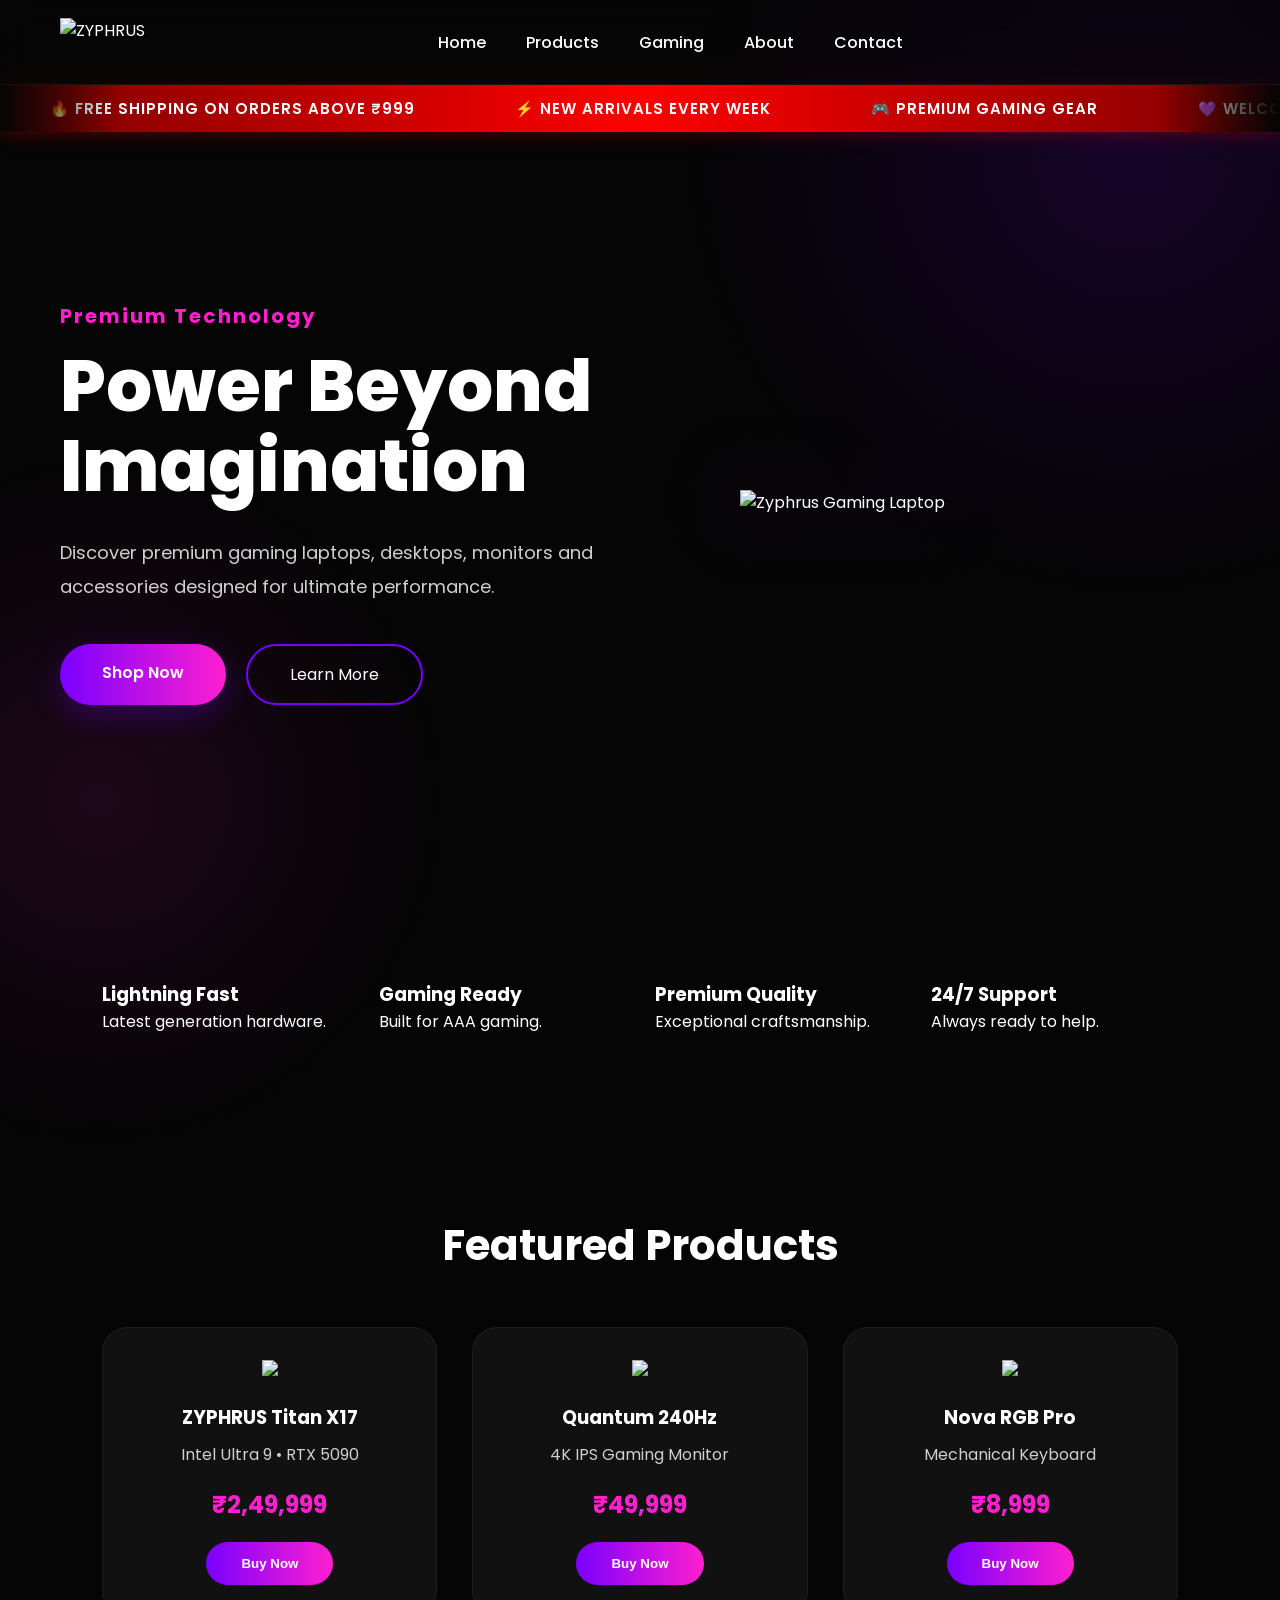
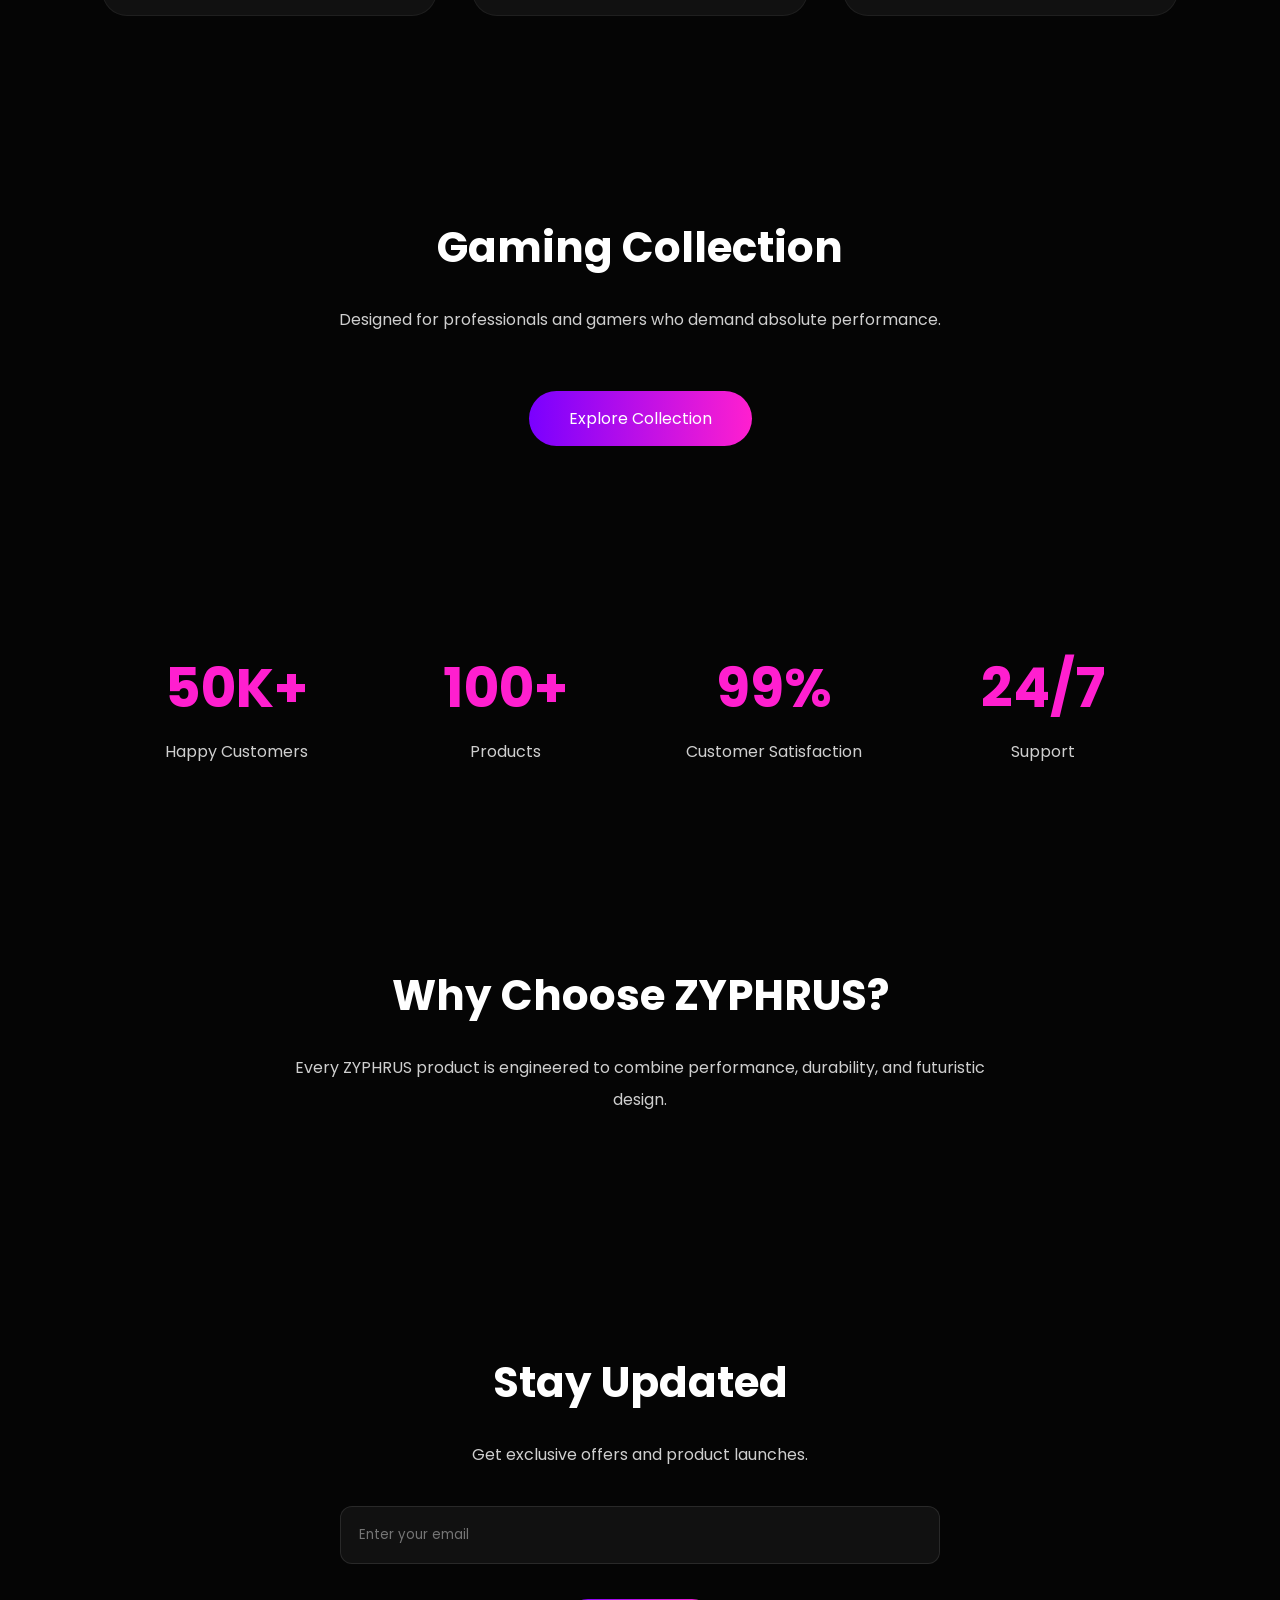
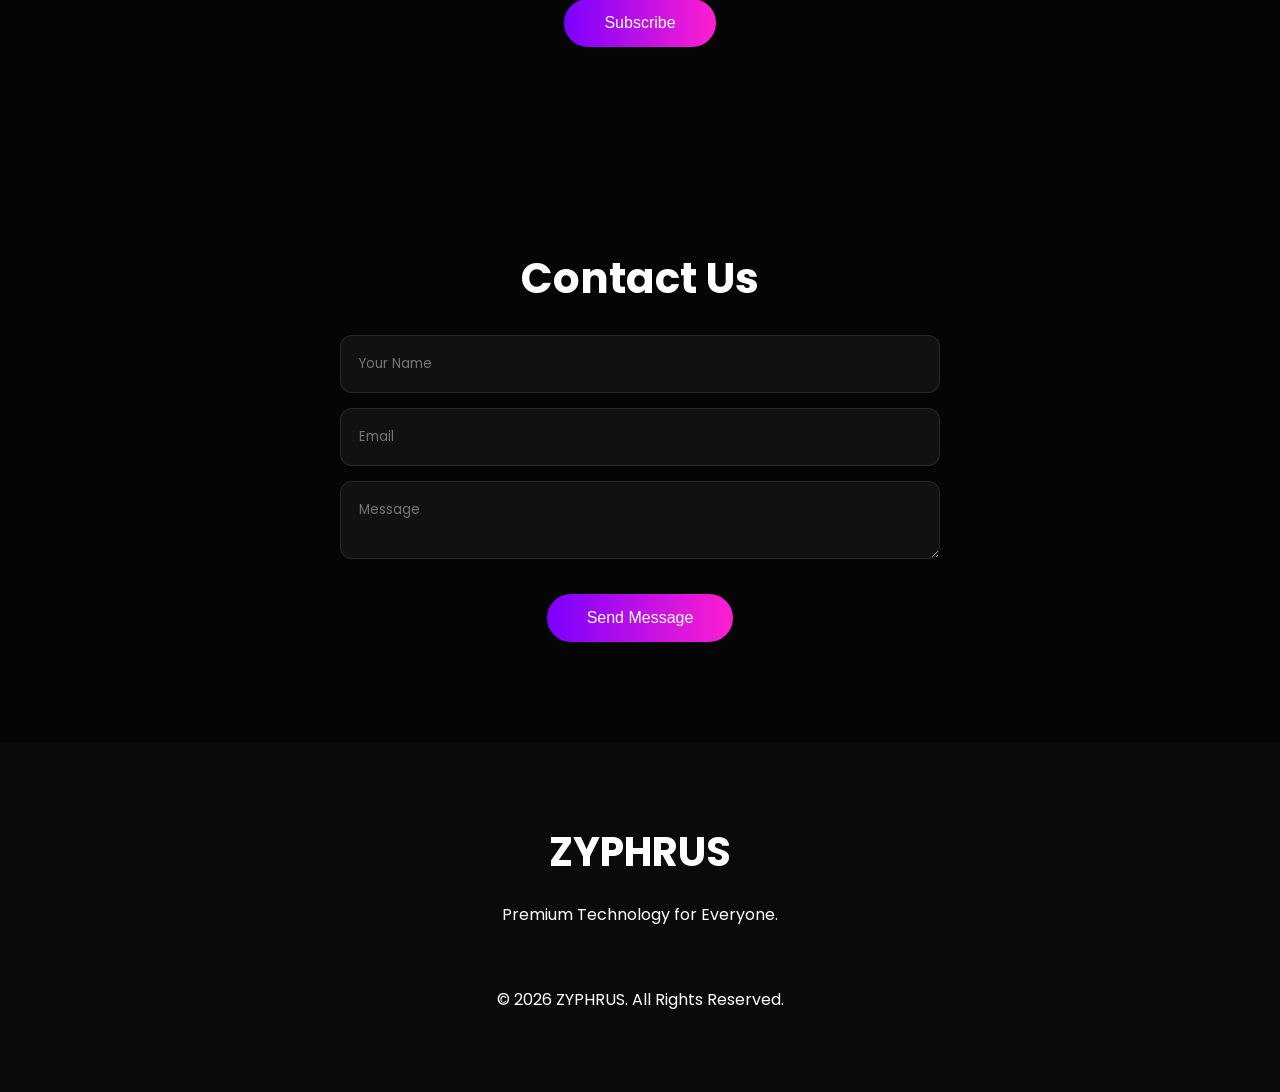
==== index.html @ ecb863e3 "Refactor index.html for better structure Reformatted index.html to improve structure and readability" ====
<!DOCTYPE html>
<html lang="en">
<head>
    <meta charset="UTF-8">
    <meta name="viewport" content="width=device-width, initial-scale=1.0">
    <title>ZYPHRUS | Premium Gaming & Technology</title>

    <link rel="stylesheet" href="style.css">

    <link rel="preconnect" href="https://fonts.googleapis.com">
    <link href="https://fonts.googleapis.com/css2?family=Poppins:wght@300;400;500;600;700;800&display=swap" rel="stylesheet">

    <script src="https://kit.fontawesome.com/6b5d1b0d8f.js" crossorigin="anonymous"></script>
</head>

<body>

<div id="loader">
    <h1>ZYPHRUS</h1>
</div>

<header>

<nav>

<div class="logo">
    <img src="images/logo.png" alt="ZYPHRUS">
</div>

<ul class="nav-links">
<li><a href="#">Home</a></li>
<li><a href="#products">Products</a></li>
<li><a href="#gaming">Gaming</a></li>
<li><a href="#about">About</a></li>
<li><a href="#contact">Contact</a></li>
</ul>

<div class="nav-icons">
<i class="fas fa-search"></i>
<i class="fas fa-shopping-cart"></i>
</div>

</nav>

</header>
    <!-- Announcement Bar -->
<div class="announcement-bar">
    <div class="announcement-content">
        <div class="announcement-group">
            <span>🔥 FREE SHIPPING ON ORDERS ABOVE ₹999</span>
            <span>⚡ NEW ARRIVALS EVERY WEEK</span>
            <span>🎮 PREMIUM GAMING GEAR</span>
            <span>💜 WELCOME TO ZYPHRUS</span>
            <span>🚀 LIMITED TIME OFFERS</span>
        </div>

        <div class="announcement-group">
            <span>🔥 FREE SHIPPING ON ORDERS ABOVE ₹999</span>
            <span>⚡ NEW ARRIVALS EVERY WEEK</span>
            <span>🎮 PREMIUM GAMING GEAR</span>
            <span>💜 WELCOME TO ZYPHRUS</span>
            <span>🚀 LIMITED TIME OFFERS</span>
        </div>
    </div>
</div>

<section class="hero">

<div class="hero-left">

<h4>Premium Technology</h4>

<h1>
Power Beyond<br>
Imagination
</h1>

<p>

Discover premium gaming laptops, desktops,
monitors and accessories designed
for ultimate performance.

</p>

<div class="buttons">

<a href="#products" class="btn-primary">
Shop Now
</a>

<a href="#about" class="btn-secondary">
Learn More
</a>

</div>

</div>

<div class="hero-right">
    <img src="images/logo.png" alt="Zyphrus Gaming Laptop">
</div>

</section>

<section class="features">

<div class="feature-card">
    <i class="fas fa-bolt"></i>
    <h3>Lightning Fast</h3>
    <p>Latest generation hardware.</p>
</div>

<div class="feature-card">
    <i class="fas fa-gamepad"></i>
    <h3>Gaming Ready</h3>
    <p>Built for AAA gaming.</p>
</div>

<div class="feature-card">
    <i class="fas fa-shield-alt"></i>
    <h3>Premium Quality</h3>
    <p>Exceptional craftsmanship.</p>
</div>

<div class="feature-card">
    <i class="fas fa-headset"></i>
    <h3>24/7 Support</h3>
    <p>Always ready to help.</p>
</div>

</section>

<section id="products">

<h2>Featured Products</h2>

<div class="products">

<div class="card">

<img src="images/laptop1.png">

<h3>ZYPHRUS Titan X17</h3>

<p>Intel Ultra 9 • RTX 5090</p>

<span>₹2,49,999</span>

<button>Buy Now</button>

</div>

<div class="card">

<img src="images/monitor.png">

<h3>Quantum 240Hz</h3>

<p>4K IPS Gaming Monitor</p>

<span>₹49,999</span>

<button>Buy Now</button>

</div>

<div class="card">

<img src="images/keyboard.png">

<h3>Nova RGB Pro</h3>

<p>Mechanical Keyboard</p>

<span>₹8,999</span>

<button>Buy Now</button>

</div>

</div>

</section>

<section id="gaming">

<h2>Gaming Collection</h2>

<p>

Designed for professionals and gamers
who demand absolute performance.

</p>

<a class="explore">Explore Collection</a>

</section>

<section class="stats">

<div>
<h1>50K+</h1>
<p>Happy Customers</p>
</div>

<div>
<h1>100+</h1>
<p>Products</p>
</div>

<div>
<h1>99%</h1>
<p>Customer Satisfaction</p>
</div>

<div>
<h1>24/7</h1>
<p>Support</p>
</div>

</section>

<section id="about">

<h2>Why Choose ZYPHRUS?</h2>

<p>

Every ZYPHRUS product is engineered
to combine performance, durability,
and futuristic design.

</p>

</section>

<section class="newsletter">

<h2>Stay Updated</h2>

<p>

Get exclusive offers and product launches.

</p>

<input type="email" placeholder="Enter your email">

<button>Subscribe</button>

</section>

<section id="contact">

<h2>Contact Us</h2>

<form>

<input type="text" placeholder="Your Name">

<input type="email" placeholder="Email">

<textarea placeholder="Message"></textarea>

<button>Send Message</button>

</form>

</section>

<footer>

<h2>ZYPHRUS</h2>

<p>

Premium Technology for Everyone.

</p>

<div class="social">

<i class="fab fa-facebook"></i>
<i class="fab fa-instagram"></i>
<i class="fab fa-youtube"></i>
<i class="fab fa-twitter"></i>

</div>

<p>

© 2026 ZYPHRUS. All Rights Reserved.

</p>

</footer>

<script src="script.js"></script>

</body>
</html>
---- style.css ----
/* ===========================
   ZYPHRUS - Premium Tech Theme
   =========================== */

@import url('https://fonts.googleapis.com/css2?family=Poppins:wght@300;400;500;600;700;800&display=swap');

:root{

--bg:#050505;
--card:#111111;
--card2:#181818;

--primary:#7A00FF;
--secondary:#FF1FCF;

--white:#ffffff;
--grey:#cfcfcf;

--shadow:0 10px 30px rgba(122,0,255,.30);

--transition:.35s ease;

}

*{
margin:0;
padding:0;
box-sizing:border-box;
scroll-behavior:smooth;
}

body{

font-family:'Poppins',sans-serif;
background:var(--bg);
color:var(--white);
overflow-x:hidden;

}

body::before{

content:"";
position:fixed;
width:900px;
height:900px;
background:radial-gradient(circle,
rgba(122,0,255,.15),
transparent 70%);
top:-300px;
right:-300px;
z-index:-1;

}

body::after{

content:"";
position:fixed;
width:700px;
height:700px;
background:radial-gradient(circle,
rgba(255,31,207,.10),
transparent 70%);
bottom:-250px;
left:-250px;
z-index:-1;

}

/* Scrollbar */

::-webkit-scrollbar{

width:10px;

}

::-webkit-scrollbar-track{

background:#090909;

}

::-webkit-scrollbar-thumb{

background:linear-gradient(
180deg,
var(--primary),
var(--secondary));

border-radius:50px;

}

/* =======================
Navbar
======================= */

header{

position:fixed;
width:100%;
top:0;
left:0;
z-index:999;

backdrop-filter:blur(18px);

background:rgba(5,5,5,.95);

border-bottom:1px solid rgba(255,255,255,.05);

}

nav{

max-width:1400px;

margin:auto;

display:flex;

justify-content:space-between;

align-items:center;

padding:18px 60px;

}

.logo img{

height:48px;
width:auto;
display:block;

}
.logo img:hover{

transform:scale(1.08);

}

.nav-links{

display:flex;

list-style:none;

gap:40px;

}

.nav-links a{

text-decoration:none;

color:white;

font-weight:500;

transition:var(--transition);

position:relative;

}

.nav-links a::after{

content:"";

position:absolute;

left:0;

bottom:-8px;

width:0;

height:2px;

background:linear-gradient(
90deg,
var(--primary),
var(--secondary));

transition:.4s;

}

.nav-links a:hover::after{

width:100%;

}

.nav-links a:hover{

color:var(--secondary);

}

.nav-icons{

display:flex;

gap:25px;

font-size:20px;

cursor:pointer;

}

.nav-icons i{

transition:.3s;

}

.nav-icons i:hover{

color:var(--secondary);

transform:scale(1.2);

}

/* =======================
Hero
======================= */

.hero{
    min-height:100vh;
    max-width:1400px;
    margin:auto;

    display:grid;
    grid-template-columns:1fr 1fr;
    align-items:center;
    gap:80px;

    padding:185px 60px 80px;
}

.hero-left{
    max-width:650px;
}

.hero-left h4{

color:var(--secondary);

font-size:20px;

margin-bottom:15px;

letter-spacing:2px;

}

.hero-left h1{

font-size:72px;

line-height:80px;

margin-bottom:30px;

font-weight:800;

}

.hero-left p{

font-size:18px;

color:var(--grey);

line-height:34px;

margin-bottom:40px;

max-width:550px;

}

.buttons{

display:flex;

gap:20px;

}

.btn-primary{

padding:16px 42px;

border-radius:50px;

background:linear-gradient(
90deg,
var(--primary),
var(--secondary));

text-decoration:none;

color:white;

font-weight:600;

box-shadow:var(--shadow);

transition:.4s;

}

.btn-primary:hover{

transform:translateY(-5px);

box-shadow:0 20px 40px rgba(122,0,255,.45);

}

.btn-secondary{

padding:16px 42px;

border-radius:50px;

border:2px solid var(--primary);

text-decoration:none;

color:white;

transition:.4s;

}

.btn-secondary:hover{

background:var(--primary);

}

.hero-right{
    display:flex;
    justify-content:center;
    align-items:center;
}

.hero-right img{

width:420px;

animation:float 5s ease-in-out infinite;

filter:drop-shadow(0 0 35px rgba(122,0,255,.5));

}

/* =======================
Features
======================= */

.features{

display:grid;

grid-template-columns:repeat(4,1fr);

gap:30px;

padding:80px 8%;

}

.feature{

background:var(--card);

padding:40px;

border-radius:20px;

text-align:center;

transition:.4s;

border:1px solid rgba(255,255,255,.05);

}

.feature:hover{

transform:translateY(-10px);

box-shadow:var(--shadow);

}

.feature i{

font-size:40px;

background:linear-gradient(
90deg,
var(--primary),
var(--secondary));

-webkit-background-clip:text;
-webkit-text-fill-color:transparent;

margin-bottom:20px;

}

.feature h3{

margin-bottom:15px;

}

.feature p{

color:var(--grey);

}

/* =======================
Products
======================= */

#products{

padding:100px 8%;

}

#products h2{

font-size:42px;

margin-bottom:50px;

text-align:center;

}

.products{

display:grid;

grid-template-columns:repeat(3,1fr);

gap:35px;

}

.card{

background:var(--card);

border-radius:25px;

padding:30px;

text-align:center;

transition:.4s;

border:1px solid rgba(255,255,255,.06);

}

.card:hover{

transform:translateY(-15px);

box-shadow:0 25px 45px rgba(122,0,255,.25);

}

.card img{

width:100%;

transition:.4s;

}

.card:hover img{

transform:scale(1.08);

}

.card h3{

margin:20px 0 10px;

}

.card p{

color:var(--grey);

}

.card span{

display:block;

margin:20px 0;

font-size:24px;

font-weight:700;

color:var(--secondary);

}

.card button{

padding:14px 35px;

border:none;

border-radius:40px;

background:linear-gradient(
90deg,
var(--primary),
var(--secondary));

color:white;

font-weight:600;

cursor:pointer;

transition:.4s;

}

.card button:hover{

transform:scale(1.05);

}

/* =======================
Stats
======================= */

.stats{

display:grid;

grid-template-columns:repeat(4,1fr);

padding:100px 8%;

text-align:center;

}

.stats h1{

font-size:55px;

color:var(--secondary);

}

.stats p{

color:var(--grey);

margin-top:10px;

}

/* =======================
Footer
======================= */

footer{

padding:80px 8%;

background:#0a0a0a;

text-align:center;

}

footer h2{

font-size:40px;

margin-bottom:20px;

}

.social{

display:flex;

justify-content:center;

gap:20px;

margin:30px 0;

}

.social i{

font-size:24px;

transition:.3s;

cursor:pointer;

}

.social i:hover{

color:var(--secondary);

transform:translateY(-5px);

}

/* =======================
Animations
======================= */

@keyframes float{

0%{

transform:translateY(0);

}

50%{

transform:translateY(-20px);

}

100%{

transform:translateY(0);

}

}

/* =======================
Responsive
======================= */

@media(max-width:992px){

.hero{

flex-direction:column;

text-align:center;

}

.hero-left,
.hero-right{

width:100%;

}

.hero-left h1{

font-size:50px;

line-height:58px;

}

.features{

grid-template-columns:repeat(2,1fr);

}

.products{

grid-template-columns:1fr;

}

.stats{

grid-template-columns:repeat(2,1fr);

gap:40px;

}

nav{

padding:20px;

}

.nav-links{

display:none;

}

}

@media(max-width:600px){

.hero-left h1{

font-size:38px;

line-height:46px;

}

.features{

grid-template-columns:1fr;

}

.stats{

grid-template-columns:1fr;

}

.hero-right img{

width:280px;

}

}
#gaming,
#about,
.newsletter,
#contact{

padding:100px 8%;
text-align:center;

}

#gaming h2,
#about h2,
.newsletter h2,
#contact h2{

font-size:42px;
margin-bottom:25px;

}

#gaming p,
#about p,
.newsletter p{

    max-width:700px;
    margin:0 auto 35px;
    line-height:32px;
    color:var(--grey);

}

.newsletter input,
#contact input,
#contact textarea{

width:min(600px,100%);
padding:18px;
margin:15px auto;
display:block;

background:#111;
color:white;

border:1px solid rgba(255,255,255,.1);

border-radius:12px;

font-family:Poppins;

}

.newsletter button,
#contact button{

padding:15px 40px;
border:none;
border-radius:40px;
background:linear-gradient(90deg,var(--primary),var(--secondary));
color:white;
cursor:pointer;
font-size:16px;
margin-top:20px;
transition:.35s ease;
}

.explore{

display:inline-block;
padding:15px 40px;
margin-top:20px;

background:linear-gradient(90deg,var(--primary),var(--secondary));

border-radius:40px;

color:#fff;
text-decoration:none;

transition:.35s ease;
}
.explore:hover{
    transform:translateY(-4px);
    box-shadow:0 15px 30px rgba(122,0,255,.35);
}
/* Announcement Bar */

/* ==========================
   PREMIUM ANNOUNCEMENT BAR
========================== */

.announcement-bar{
    position: fixed;
    top: 85px;          /* just below the navbar */
    left: 0;
    width: 100%;
    z-index: 998;

    background: linear-gradient(90deg,#7a0000,#ff0000,#7a0000);
    color:#fff;
    overflow:hidden;
    padding:12px 0;
    white-space:nowrap;
    box-shadow:0 0 20px rgba(255,0,0,.35);
}

.announcement-content{
    display:flex;
    width:max-content;
    animation:ticker 22s linear infinite;
}

.announcement-group{
    display:flex;
    align-items:center;
    flex-shrink:0;
}

.announcement-group span{
    margin:0 50px;
    font-size:15px;
    font-weight:600;
    letter-spacing:1px;
    text-transform:uppercase;
}

@keyframes ticker{
    from{
        transform:translateX(0);
    }
    to{
        transform:translateX(-50%);
    }
}

.announcement-bar:hover .announcement-content{
    animation-play-state:paused;
}
.announcement-bar::before,
.announcement-bar::after{
    content:"";
    position:absolute;
    top:0;
    width:120px;
    height:100%;
    z-index:2;
    pointer-events:none;
}

.announcement-bar::before{
    left:0;
    background:linear-gradient(to right,#050505,transparent);
}

.announcement-bar::after{
    right:0;
    background:linear-gradient(to left,#050505,transparent);
}
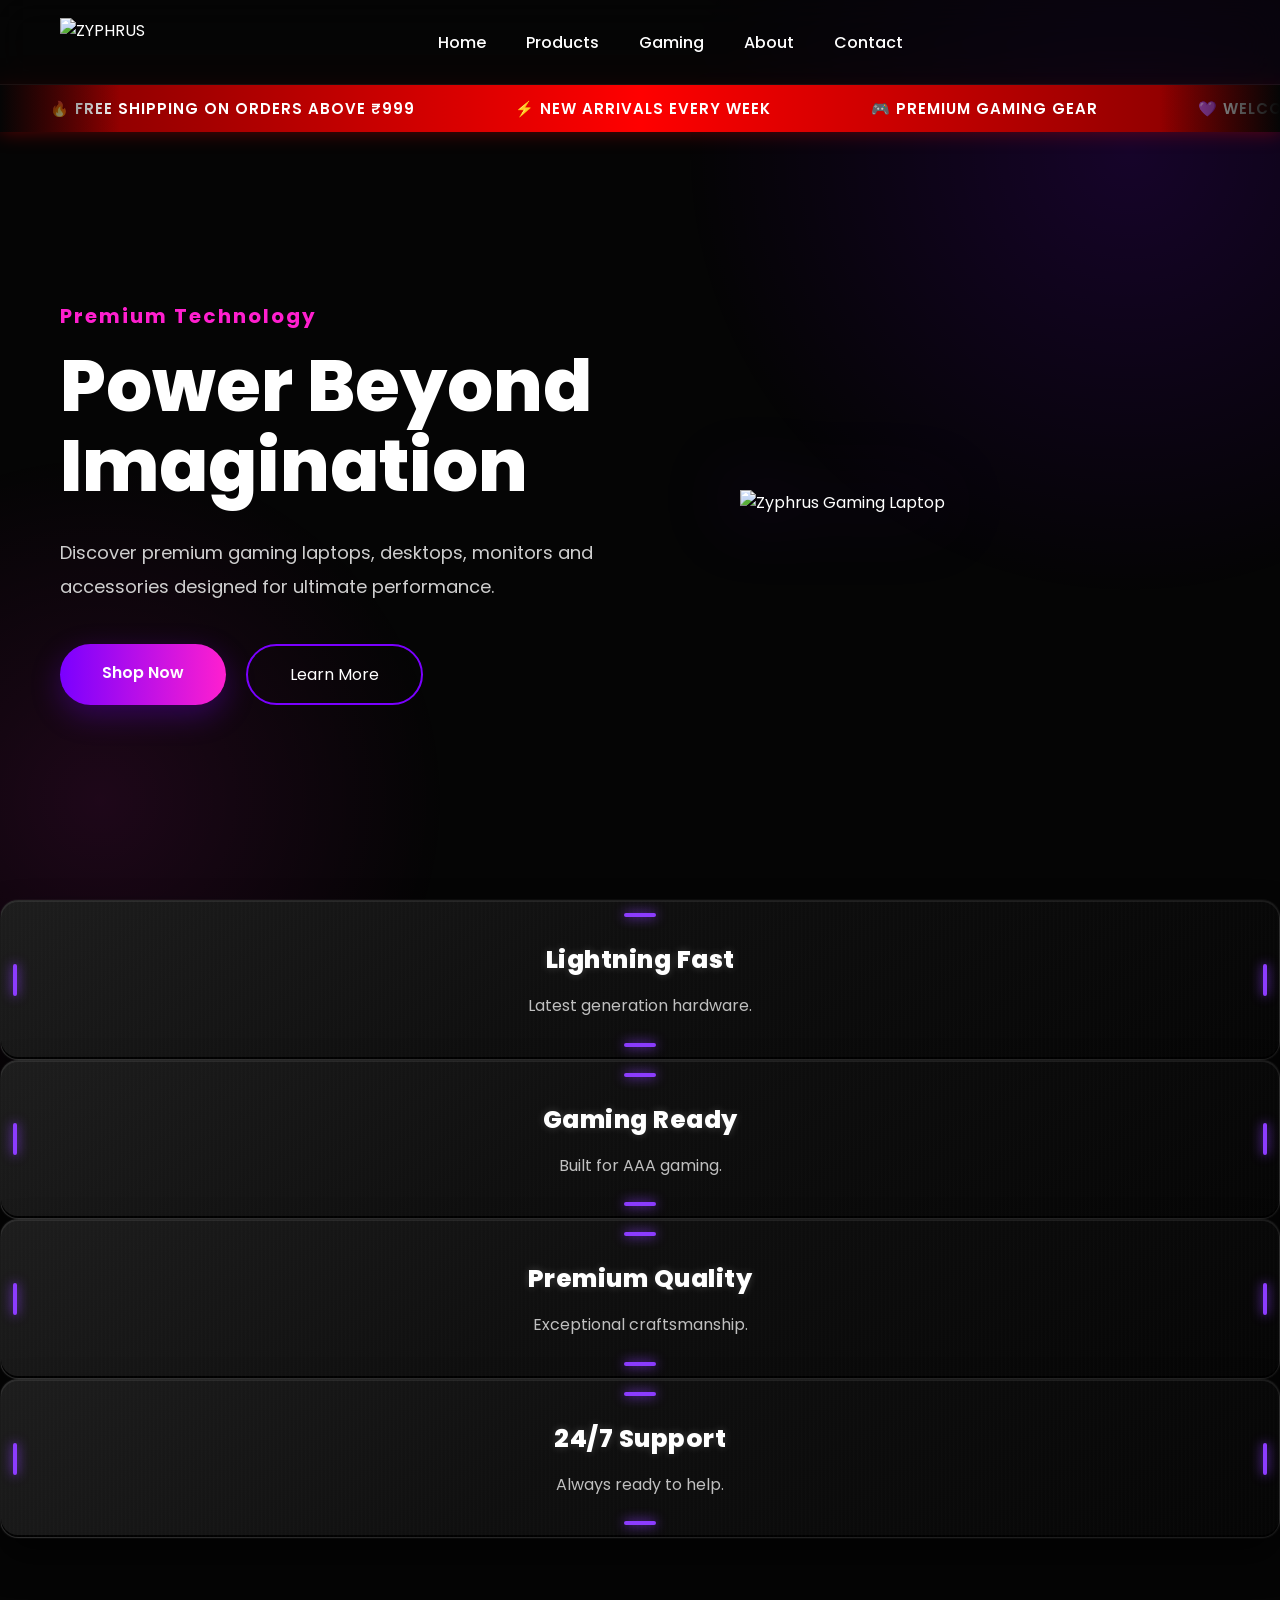
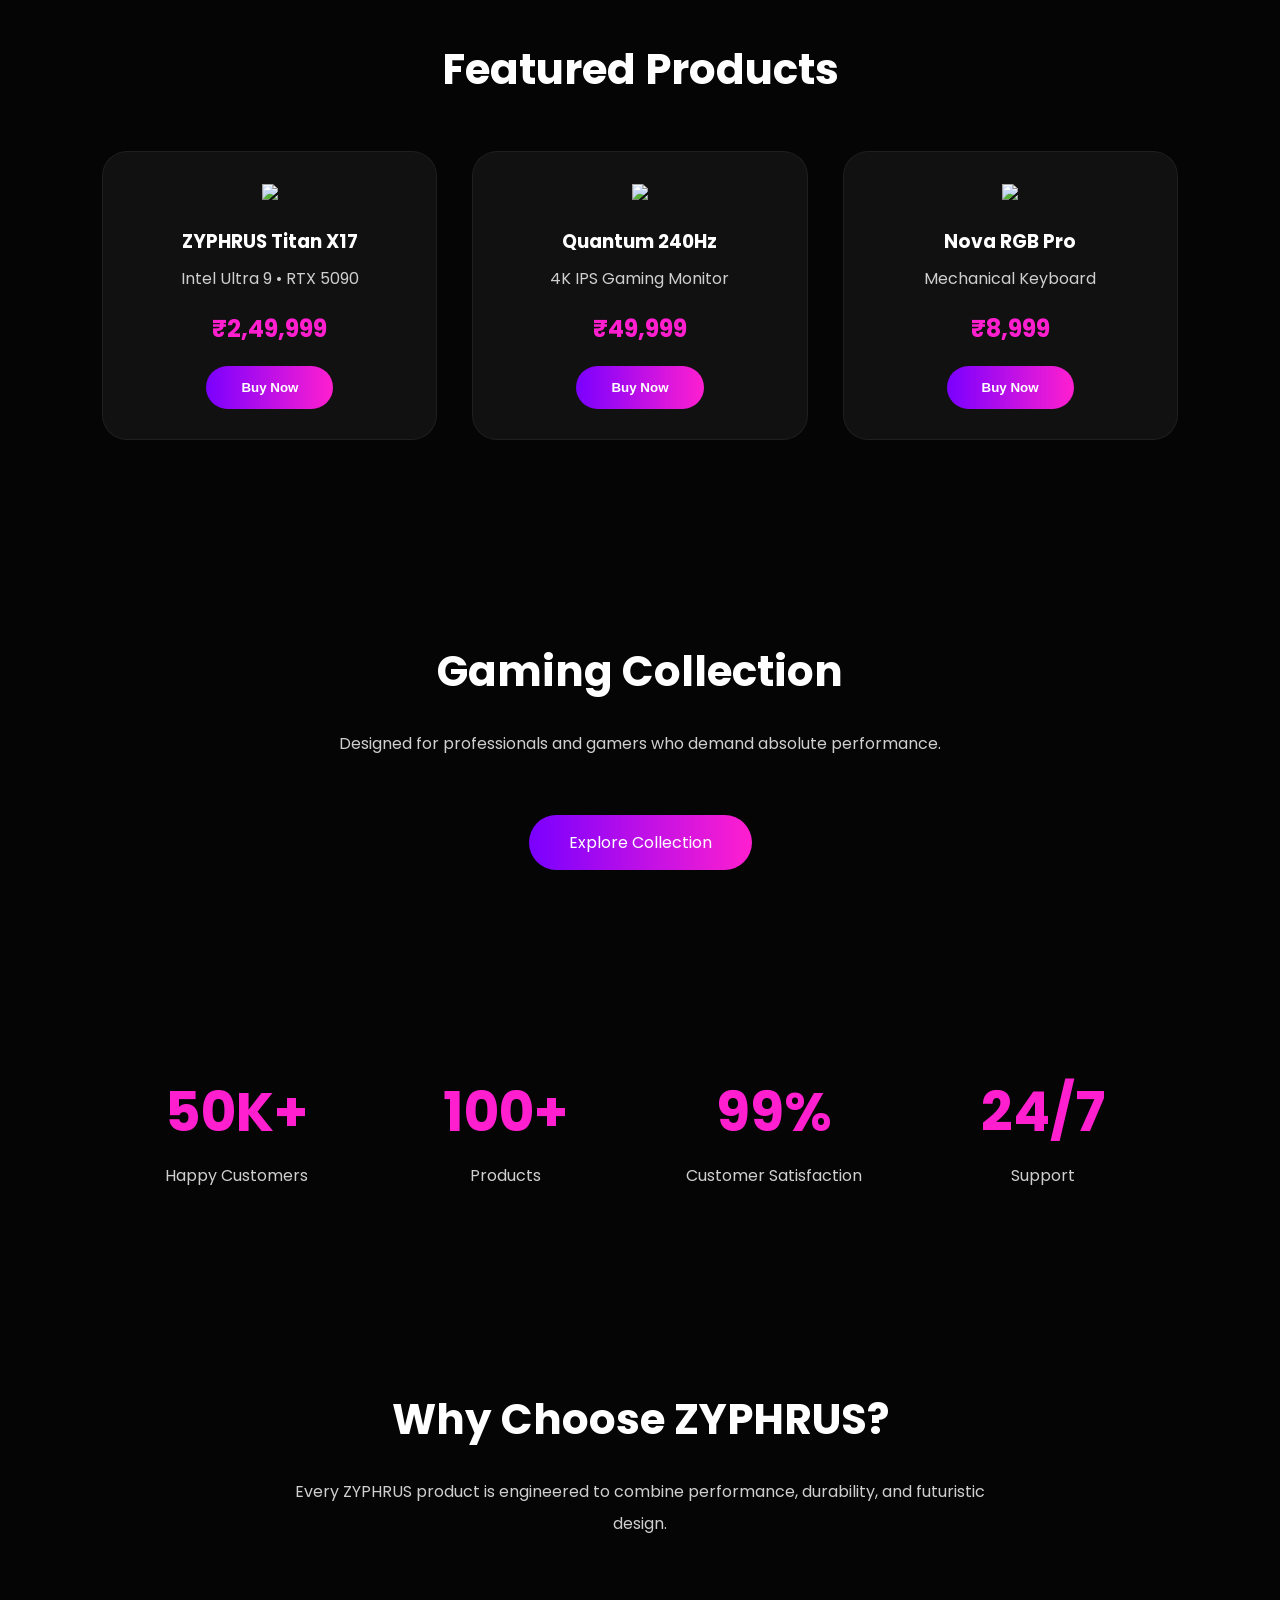
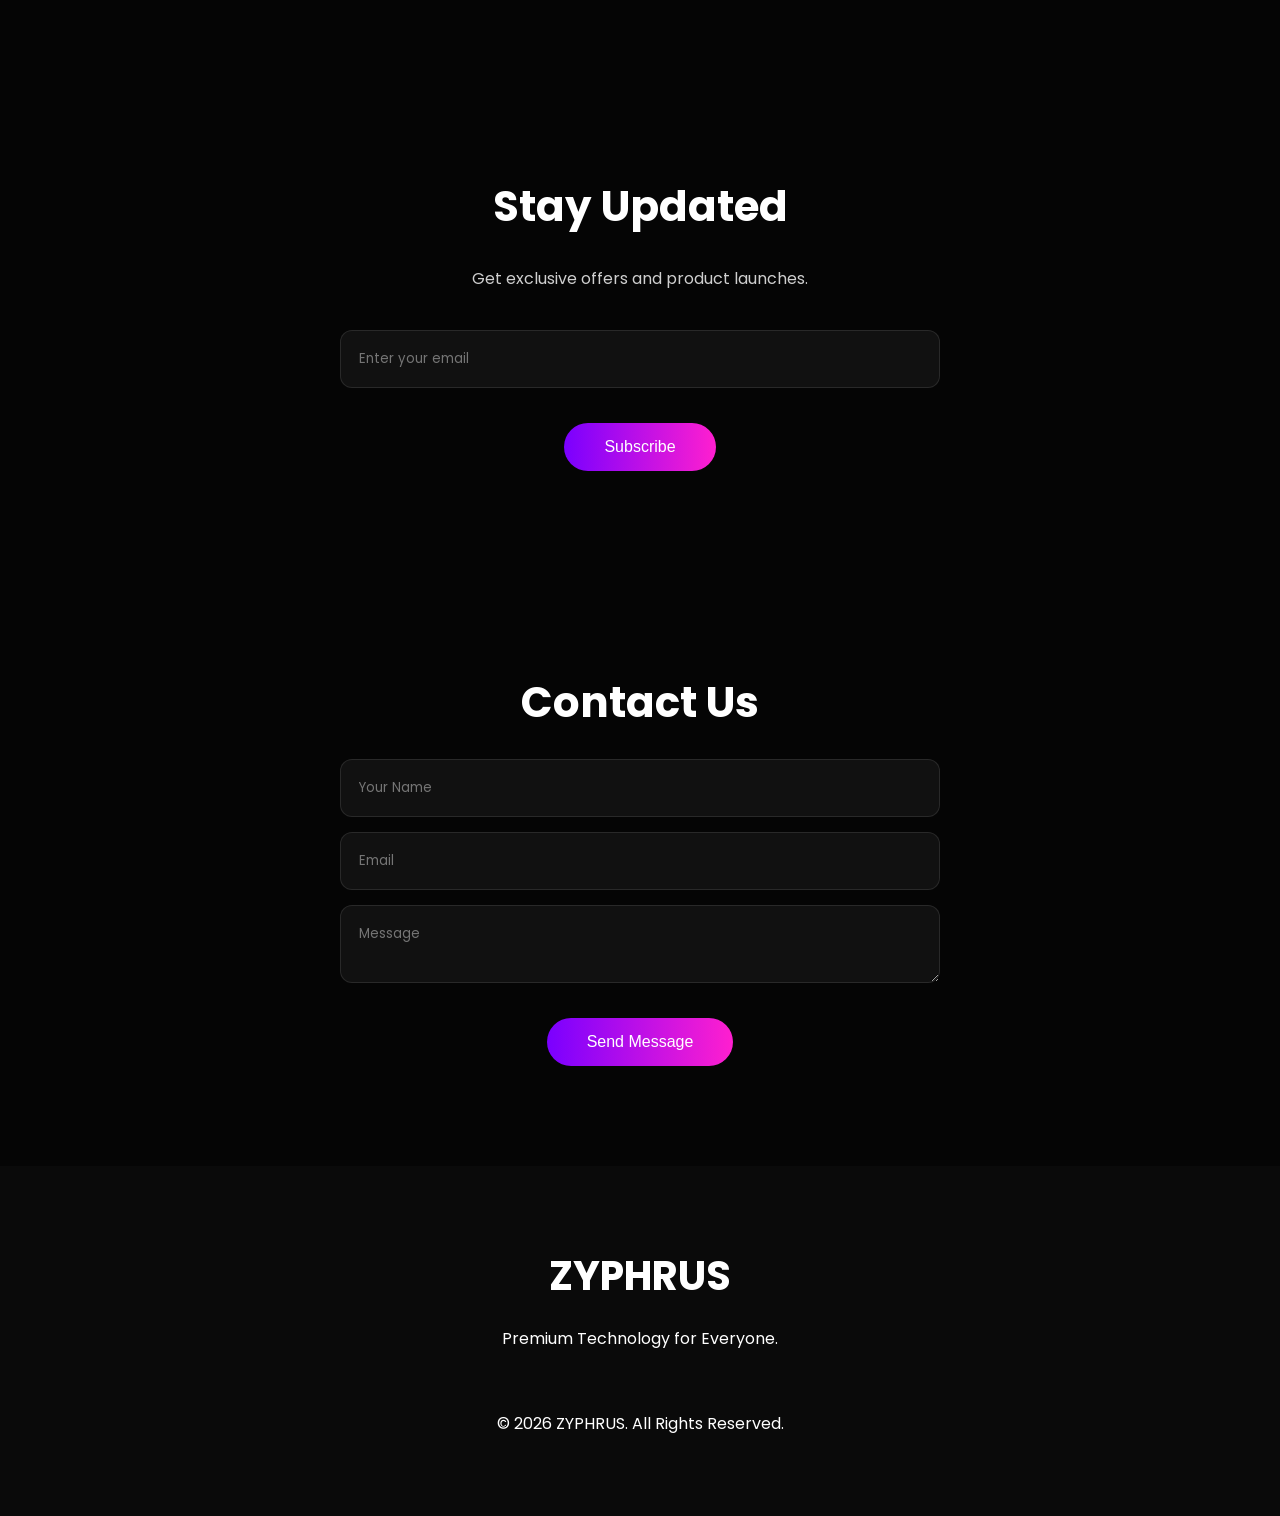
==== commit 3ecfc4fb: "Refactor index.html for improved structure and layout Updated HTML structure and improved feature ca" ====
--- a/index.html
+++ b/index.html
@@ -105,28 +105,72 @@
 
 <section class="features">
 
-<div class="feature-card">
-    <i class="fas fa-bolt"></i>
-    <h3>Lightning Fast</h3>
-    <p>Latest generation hardware.</p>
-</div>
-
-<div class="feature-card">
-    <i class="fas fa-gamepad"></i>
-    <h3>Gaming Ready</h3>
-    <p>Built for AAA gaming.</p>
-</div>
-
-<div class="feature-card">
-    <i class="fas fa-shield-alt"></i>
-    <h3>Premium Quality</h3>
-    <p>Exceptional craftsmanship.</p>
-</div>
-
-<div class="feature-card">
-    <i class="fas fa-headset"></i>
-    <h3>24/7 Support</h3>
-    <p>Always ready to help.</p>
+<div class="features-grid">
+
+    <!-- Card 1 -->
+    <div class="feature-card">
+
+        <span class="top"></span>
+        <span class="bottom"></span>
+        <span class="left"></span>
+        <span class="right"></span>
+
+        <i class="fas fa-bolt feature-icon"></i>
+
+        <h3>Lightning Fast</h3>
+
+        <p>Latest generation hardware.</p>
+
+    </div>
+
+    <!-- Card 2 -->
+    <div class="feature-card">
+
+        <span class="top"></span>
+        <span class="bottom"></span>
+        <span class="left"></span>
+        <span class="right"></span>
+
+        <i class="fas fa-gamepad feature-icon"></i>
+
+        <h3>Gaming Ready</h3>
+
+        <p>Built for AAA gaming.</p>
+
+    </div>
+
+    <!-- Card 3 -->
+    <div class="feature-card">
+
+        <span class="top"></span>
+        <span class="bottom"></span>
+        <span class="left"></span>
+        <span class="right"></span>
+
+        <i class="fas fa-shield-halved feature-icon"></i>
+
+        <h3>Premium Quality</h3>
+
+        <p>Exceptional craftsmanship.</p>
+
+    </div>
+
+    <!-- Card 4 -->
+    <div class="feature-card">
+
+        <span class="top"></span>
+        <span class="bottom"></span>
+        <span class="left"></span>
+        <span class="right"></span>
+
+        <i class="fas fa-headset feature-icon"></i>
+
+        <h3>24/7 Support</h3>
+
+        <p>Always ready to help.</p>
+
+    </div>
+
 </div>
 
 </section>
--- a/style.css
+++ b/style.css
@@ -363,74 +363,158 @@
 
 }
 
-/* =======================
-Features
-======================= */
-
-.features{
-
-display:grid;
-
-grid-template-columns:repeat(4,1fr);
-
-gap:30px;
-
-padding:80px 8%;
-
-}
-
-.feature{
-
-background:var(--card);
-
-padding:40px;
-
-border-radius:20px;
-
-text-align:center;
-
-transition:.4s;
-
-border:1px solid rgba(255,255,255,.05);
-
-}
-
-.feature:hover{
-
-transform:translateY(-10px);
-
-box-shadow:var(--shadow);
-
-}
-
-.feature i{
-
-font-size:40px;
-
-background:linear-gradient(
-90deg,
-var(--primary),
-var(--secondary));
-
--webkit-background-clip:text;
--webkit-text-fill-color:transparent;
-
-margin-bottom:20px;
-
-}
-
-.feature h3{
-
-margin-bottom:15px;
-
-}
-
-.feature p{
-
-color:var(--grey);
-
-}
-
+/* ===========================
+   ZYPHRUS SCI-FI FEATURE CARDS
+=========================== */
+
+.feature-card{
+    position: relative;
+    overflow: hidden;
+
+    background:
+        linear-gradient(145deg,#1d1d1d 0%,#0f0f0f 45%,#050505 100%);
+
+    border: 1px solid rgba(255,255,255,.08);
+    border-radius:18px;
+
+    padding:40px 25px;
+    text-align:center;
+
+    transition:.4s ease;
+
+    box-shadow:
+        inset 0 1px rgba(255,255,255,.08),
+        inset 0 -2px rgba(0,0,0,.9),
+        0 0 0 1px rgba(255,255,255,.03),
+        0 20px 35px rgba(0,0,0,.6);
+
+    isolation:isolate;
+}
+
+/* Metallic brushed texture */
+.feature-card::before{
+    content:"";
+    position:absolute;
+    inset:0;
+
+    background:
+    repeating-linear-gradient(
+        90deg,
+        rgba(255,255,255,.018) 0px,
+        rgba(255,255,255,.018) 1px,
+        transparent 2px,
+        transparent 4px
+    );
+
+    opacity:.6;
+    pointer-events:none;
+}
+
+/* Purple sci-fi glow */
+.feature-card::after{
+    content:"";
+    position:absolute;
+    inset:-2px;
+
+    border-radius:18px;
+    padding:1px;
+
+    background:
+    linear-gradient(
+        135deg,
+        rgba(130,0,255,.9),
+        transparent 20%,
+        transparent 80%,
+        rgba(130,0,255,.8)
+    );
+
+    -webkit-mask:
+    linear-gradient(#fff 0 0) content-box,
+    linear-gradient(#fff 0 0);
+
+    -webkit-mask-composite:xor;
+    mask-composite:exclude;
+
+    opacity:.75;
+}
+
+/* Corner lights */
+
+.feature-card span{
+    position:absolute;
+    width:32px;
+    height:4px;
+    background:#8c3cff;
+    border-radius:50px;
+    box-shadow:0 0 12px #8c3cff;
+}
+
+.feature-card .top{
+    top:12px;
+    left:50%;
+    transform:translateX(-50%);
+}
+
+.feature-card .bottom{
+    bottom:12px;
+    left:50%;
+    transform:translateX(-50%);
+}
+
+.feature-card .left{
+    width:4px;
+    height:32px;
+    left:12px;
+    top:50%;
+    transform:translateY(-50%);
+}
+
+.feature-card .right{
+    width:4px;
+    height:32px;
+    right:12px;
+    top:50%;
+    transform:translateY(-50%);
+}
+
+/* Hover */
+
+.feature-card:hover{
+
+    transform:translateY(-10px);
+
+    border-color:#8c3cff;
+
+    box-shadow:
+        0 0 18px rgba(140,60,255,.35),
+        0 0 40px rgba(140,60,255,.2),
+        inset 0 1px rgba(255,255,255,.08);
+}
+
+/* Headings */
+
+.feature-card h3{
+
+    color:white;
+    font-size:1.55rem;
+    font-weight:800;
+
+    margin-bottom:15px;
+
+    text-shadow:
+    0 0 8px rgba(255,255,255,.2);
+
+    letter-spacing:.5px;
+}
+
+/* Text */
+
+.feature-card p{
+
+    color:#bfbfbf;
+    font-size:1rem;
+    line-height:1.6;
+}
 /* =======================
 Products
 ======================= */
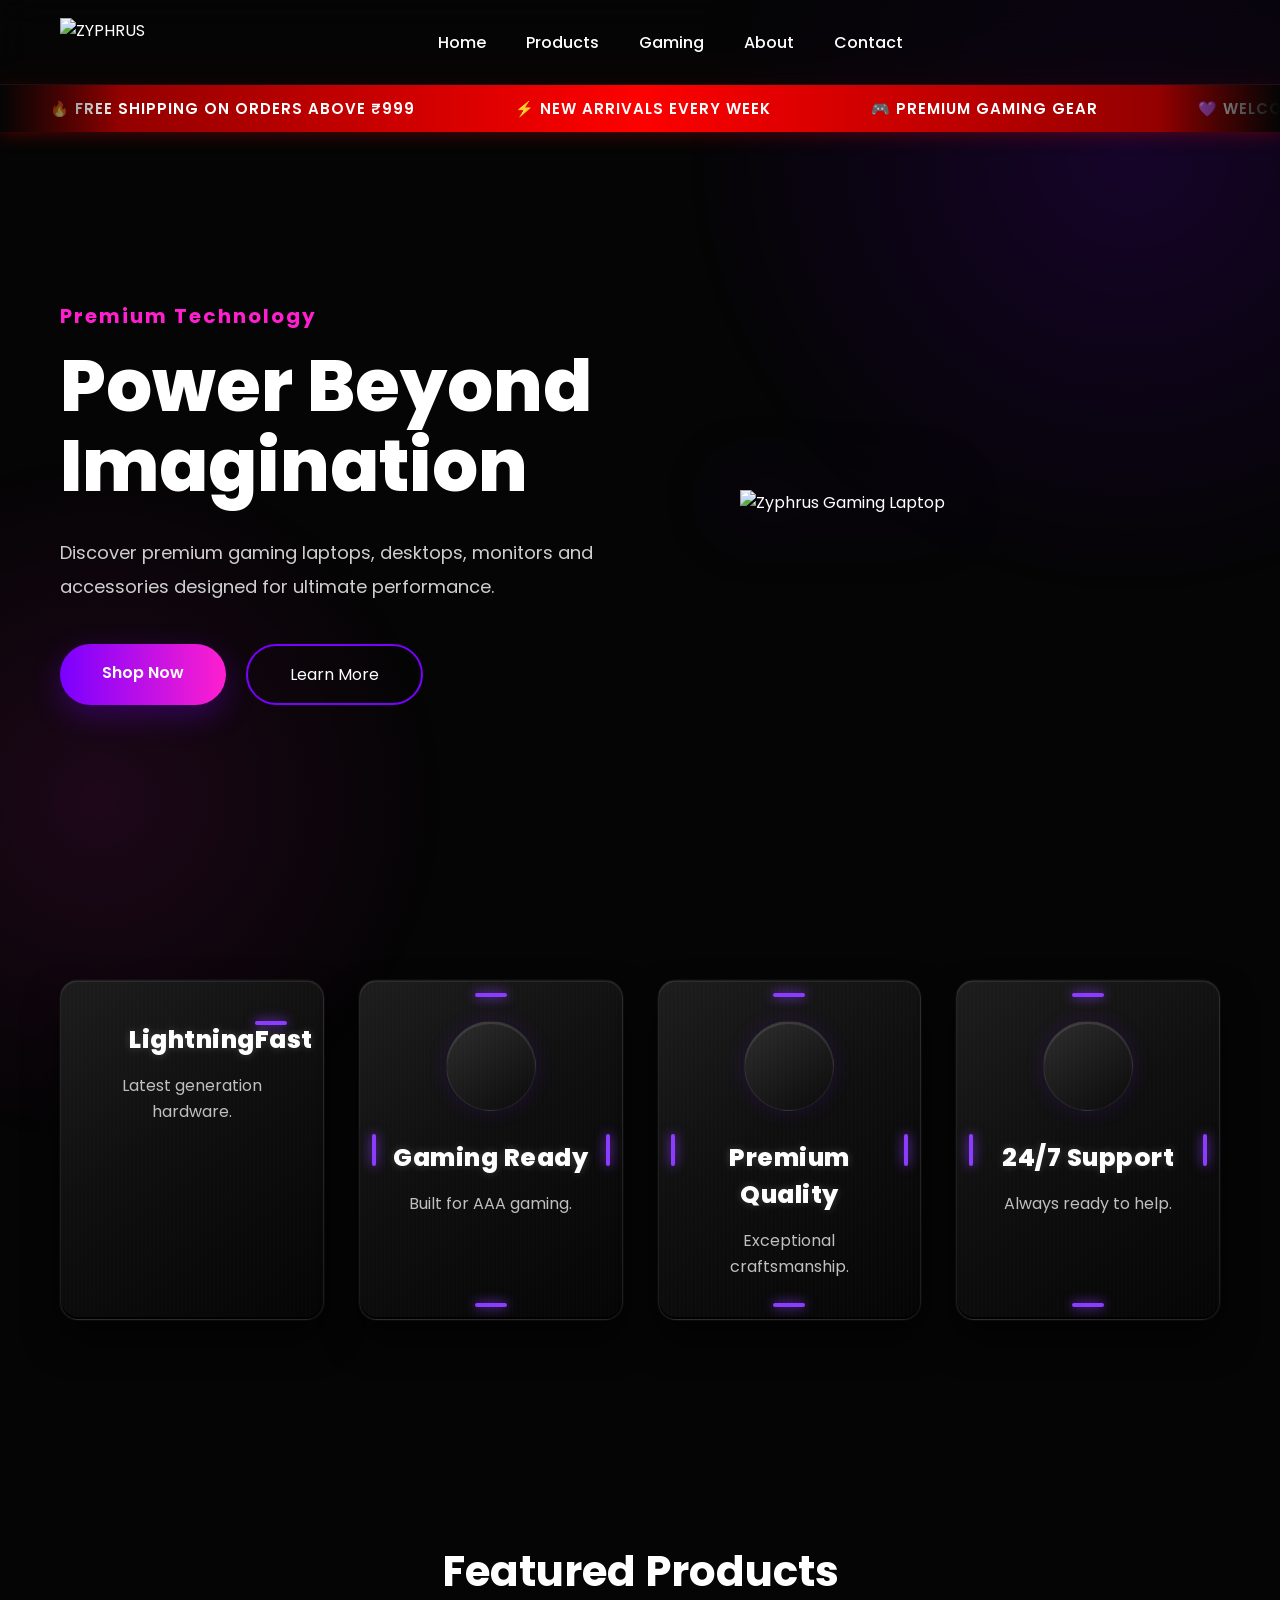
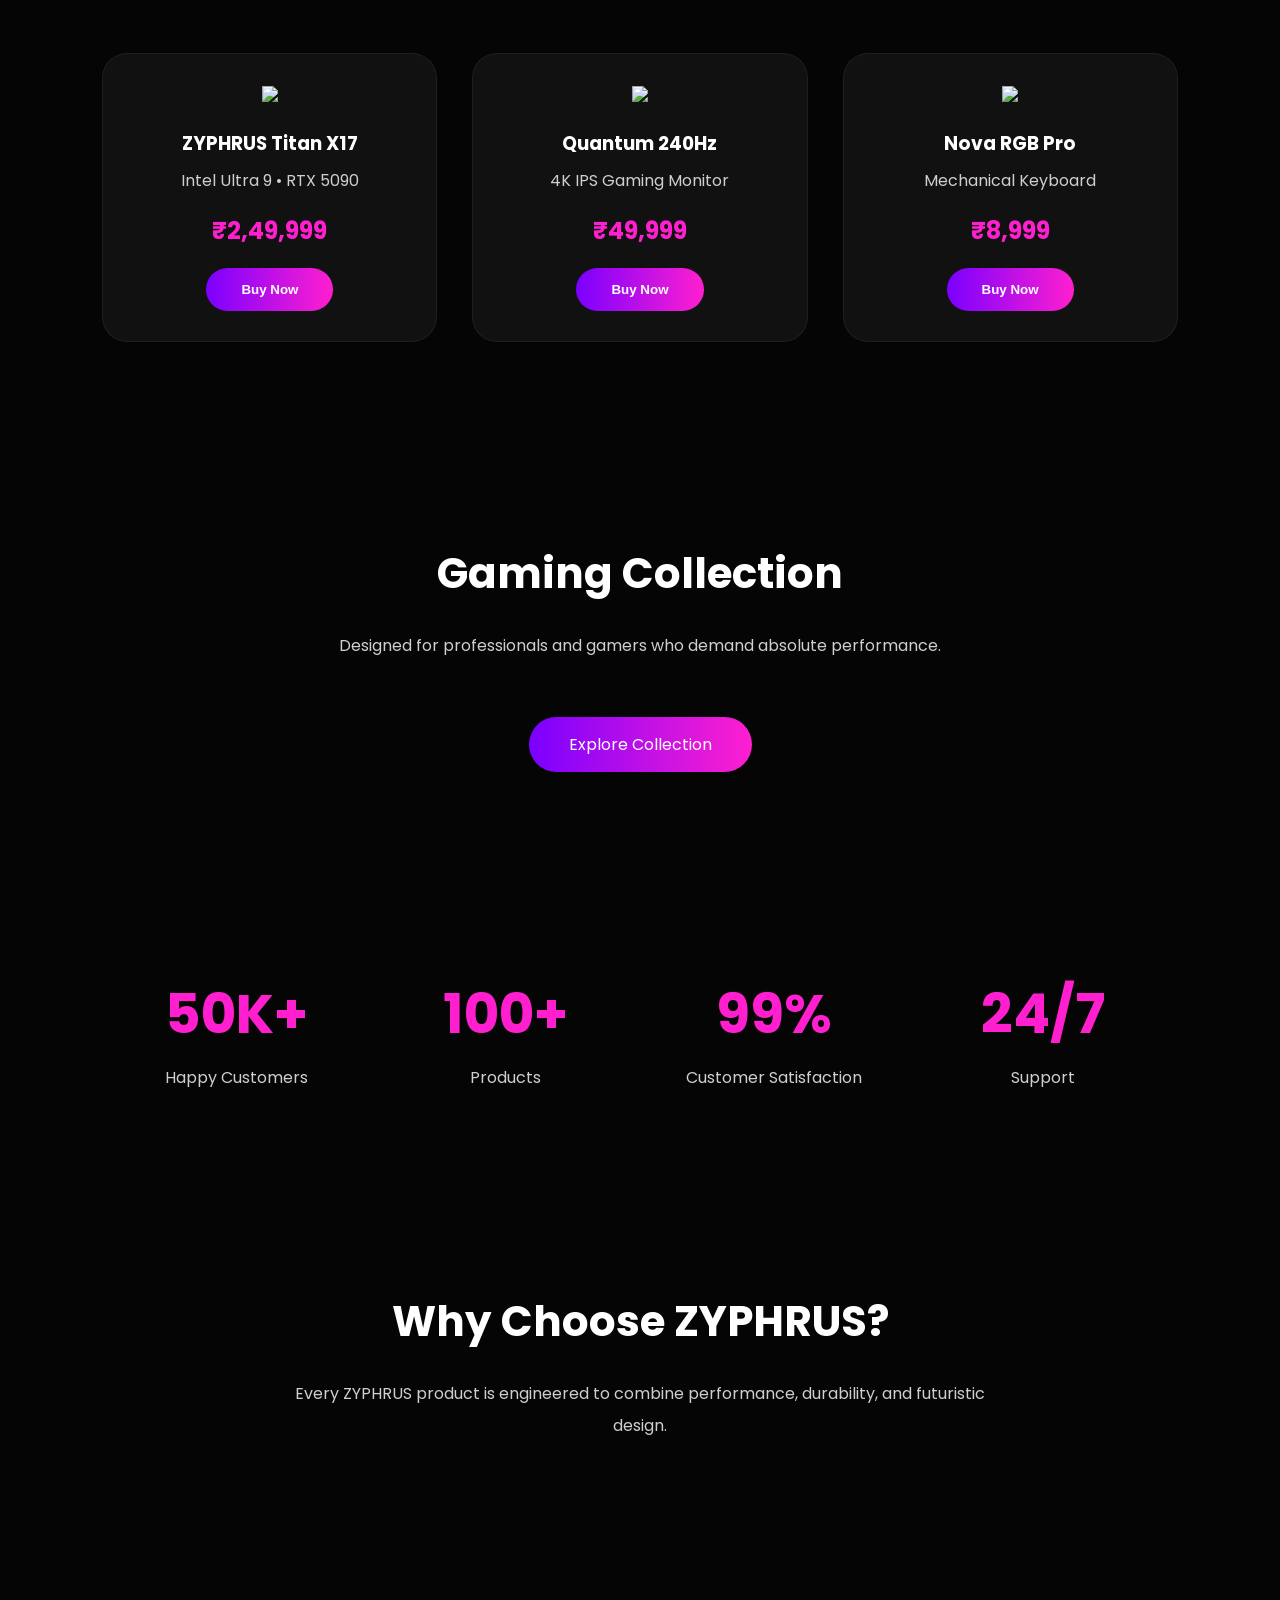
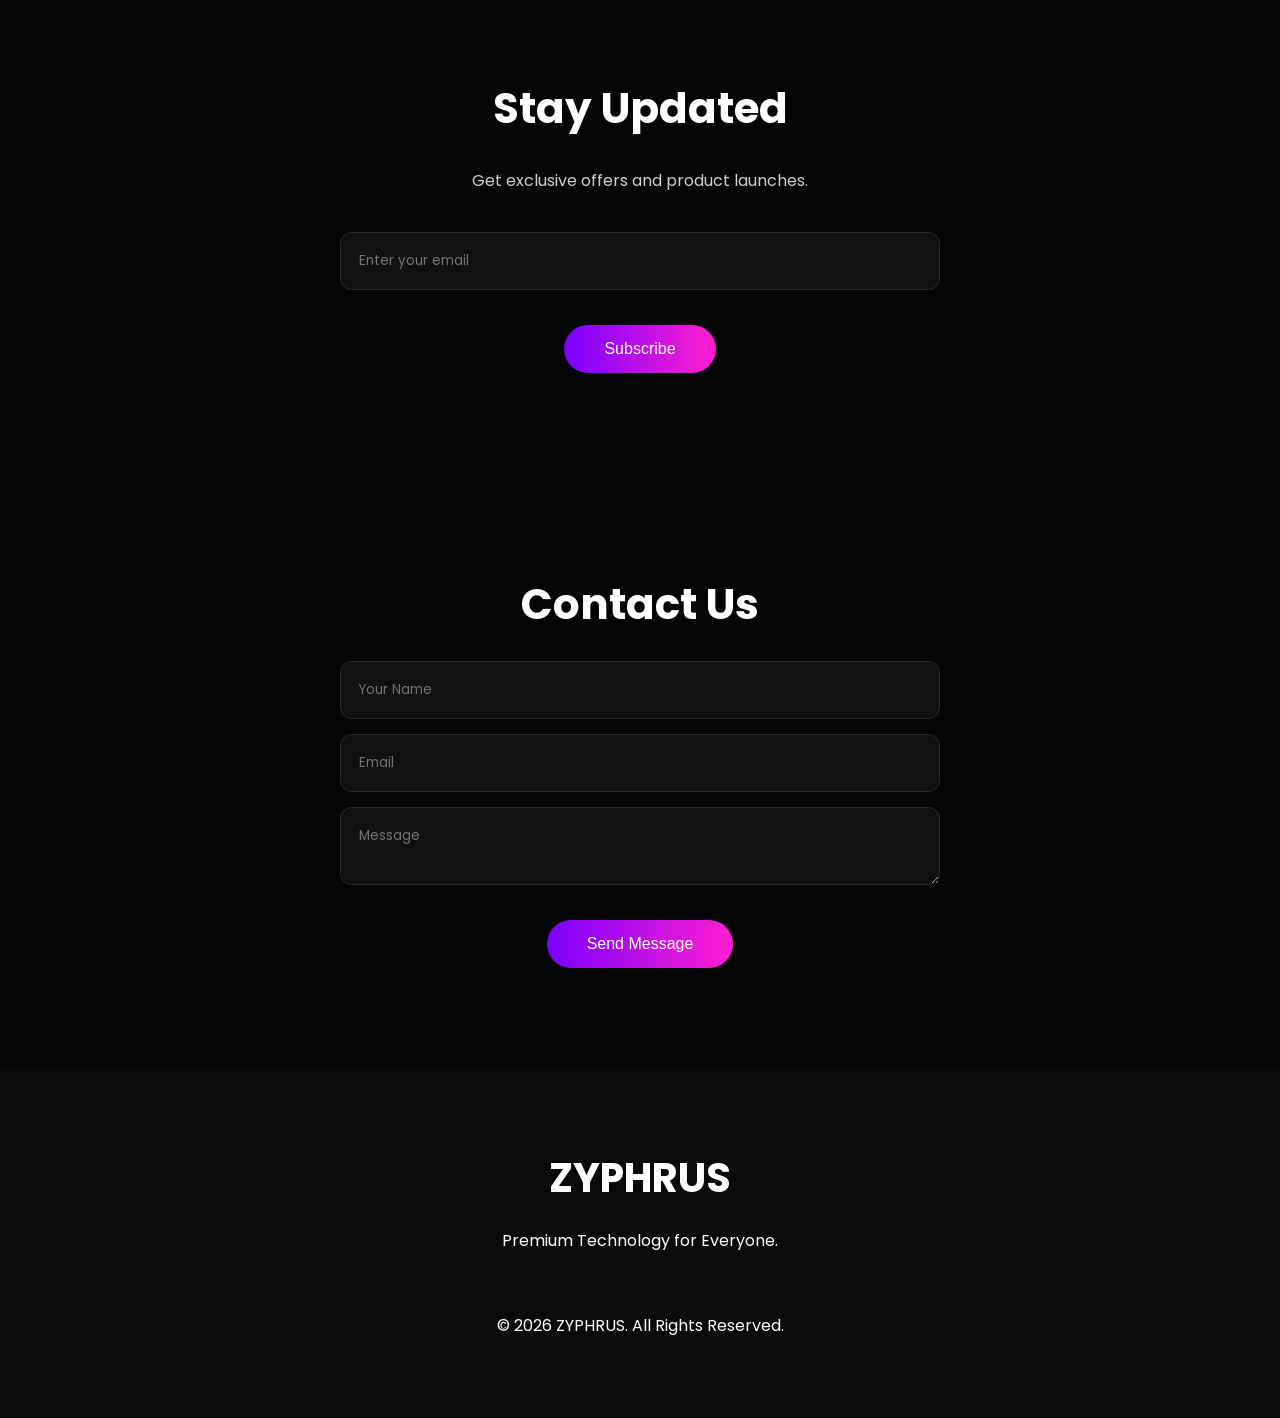
==== commit a2389685: "Refactor index.html for improved structure and content Updated the HTML structure and content for th" ====
--- a/index.html
+++ b/index.html
@@ -104,10 +104,32 @@
 </section>
 
 <section class="features">
-
-<div class="features-grid">
-
+    
     <!-- Card 1 -->
+    <div class="feature-card">
+
+    <div class="frame">
+
+        <div class="bolt bolt1"></div>
+        <div class="bolt bolt2"></div>
+        <div class="bolt bolt3"></div>
+        <div class="bolt bolt4"></div>
+
+        <div class="top-light"></div>
+
+        <div class="hexagon">
+            <i class="fas fa-bolt"></i>
+        </div>
+
+        <h3>Lightning <span>Fast</span></h3>
+
+        <p>Latest generation hardware.</p>
+
+    </div>
+
+</div>
+
+    <!-- Card 2 -->
     <div class="feature-card">
 
         <span class="top"></span>
@@ -115,15 +137,15 @@
         <span class="left"></span>
         <span class="right"></span>
 
-        <i class="fas fa-bolt feature-icon"></i>
-
-        <h3>Lightning Fast</h3>
-
-        <p>Latest generation hardware.</p>
-
-    </div>
-
-    <!-- Card 2 -->
+        <i class="fas fa-gamepad feature-icon"></i>
+
+        <h3>Gaming Ready</h3>
+
+        <p>Built for AAA gaming.</p>
+
+    </div>
+
+    <!-- Card 3 -->
     <div class="feature-card">
 
         <span class="top"></span>
@@ -131,15 +153,15 @@
         <span class="left"></span>
         <span class="right"></span>
 
-        <i class="fas fa-gamepad feature-icon"></i>
-
-        <h3>Gaming Ready</h3>
-
-        <p>Built for AAA gaming.</p>
-
-    </div>
-
-    <!-- Card 3 -->
+        <i class="fas fa-shield-halved feature-icon"></i>
+
+        <h3>Premium Quality</h3>
+
+        <p>Exceptional craftsmanship.</p>
+
+    </div>
+
+    <!-- Card 4 -->
     <div class="feature-card">
 
         <span class="top"></span>
@@ -147,22 +169,6 @@
         <span class="left"></span>
         <span class="right"></span>
 
-        <i class="fas fa-shield-halved feature-icon"></i>
-
-        <h3>Premium Quality</h3>
-
-        <p>Exceptional craftsmanship.</p>
-
-    </div>
-
-    <!-- Card 4 -->
-    <div class="feature-card">
-
-        <span class="top"></span>
-        <span class="bottom"></span>
-        <span class="left"></span>
-        <span class="right"></span>
-
         <i class="fas fa-headset feature-icon"></i>
 
         <h3>24/7 Support</h3>
--- a/style.css
+++ b/style.css
@@ -362,6 +362,21 @@
 filter:drop-shadow(0 0 35px rgba(122,0,255,.5));
 
 }
+/* ===========================
+   FEATURES SECTION
+=========================== */
+
+.features{
+
+    max-width:1400px;
+    margin:80px auto 120px;
+    padding:0 60px;
+
+    display:grid;
+    grid-template-columns:repeat(4,1fr);
+    gap:35px;
+
+}
 
 /* ===========================
    ZYPHRUS SCI-FI FEATURE CARDS
@@ -515,6 +530,57 @@
     font-size:1rem;
     line-height:1.6;
 }
+/* ===========================
+   FEATURE CARD ICONS
+=========================== */
+
+.feature-icon{
+
+width:90px;
+height:90px;
+
+display:flex;
+align-items:center;
+justify-content:center;
+
+margin:0 auto 28px;
+
+font-size:38px;
+
+border-radius:50%;
+
+background:
+linear-gradient(
+145deg,
+#2d2d2d,
+#0a0a0a);
+
+border:1px solid rgba(255,255,255,.08);
+
+box-shadow:
+inset 0 2px rgba(255,255,255,.1),
+0 0 20px rgba(122,0,255,.15);
+
+color:white;
+
+transition:.4s;
+}
+
+.feature-card:hover .feature-icon{
+
+transform:scale(1.08);
+
+background:
+linear-gradient(
+145deg,
+#3b3b3b,
+#101010);
+
+box-shadow:
+0 0 25px rgba(122,0,255,.45),
+0 0 45px rgba(122,0,255,.2);
+
+}
 /* =======================
 Products
 ======================= */
@@ -780,9 +846,9 @@
 .features{
 
 grid-template-columns:repeat(2,1fr);
-
-}
-
+padding:0 30px;
+
+}
 .products{
 
 grid-template-columns:1fr;
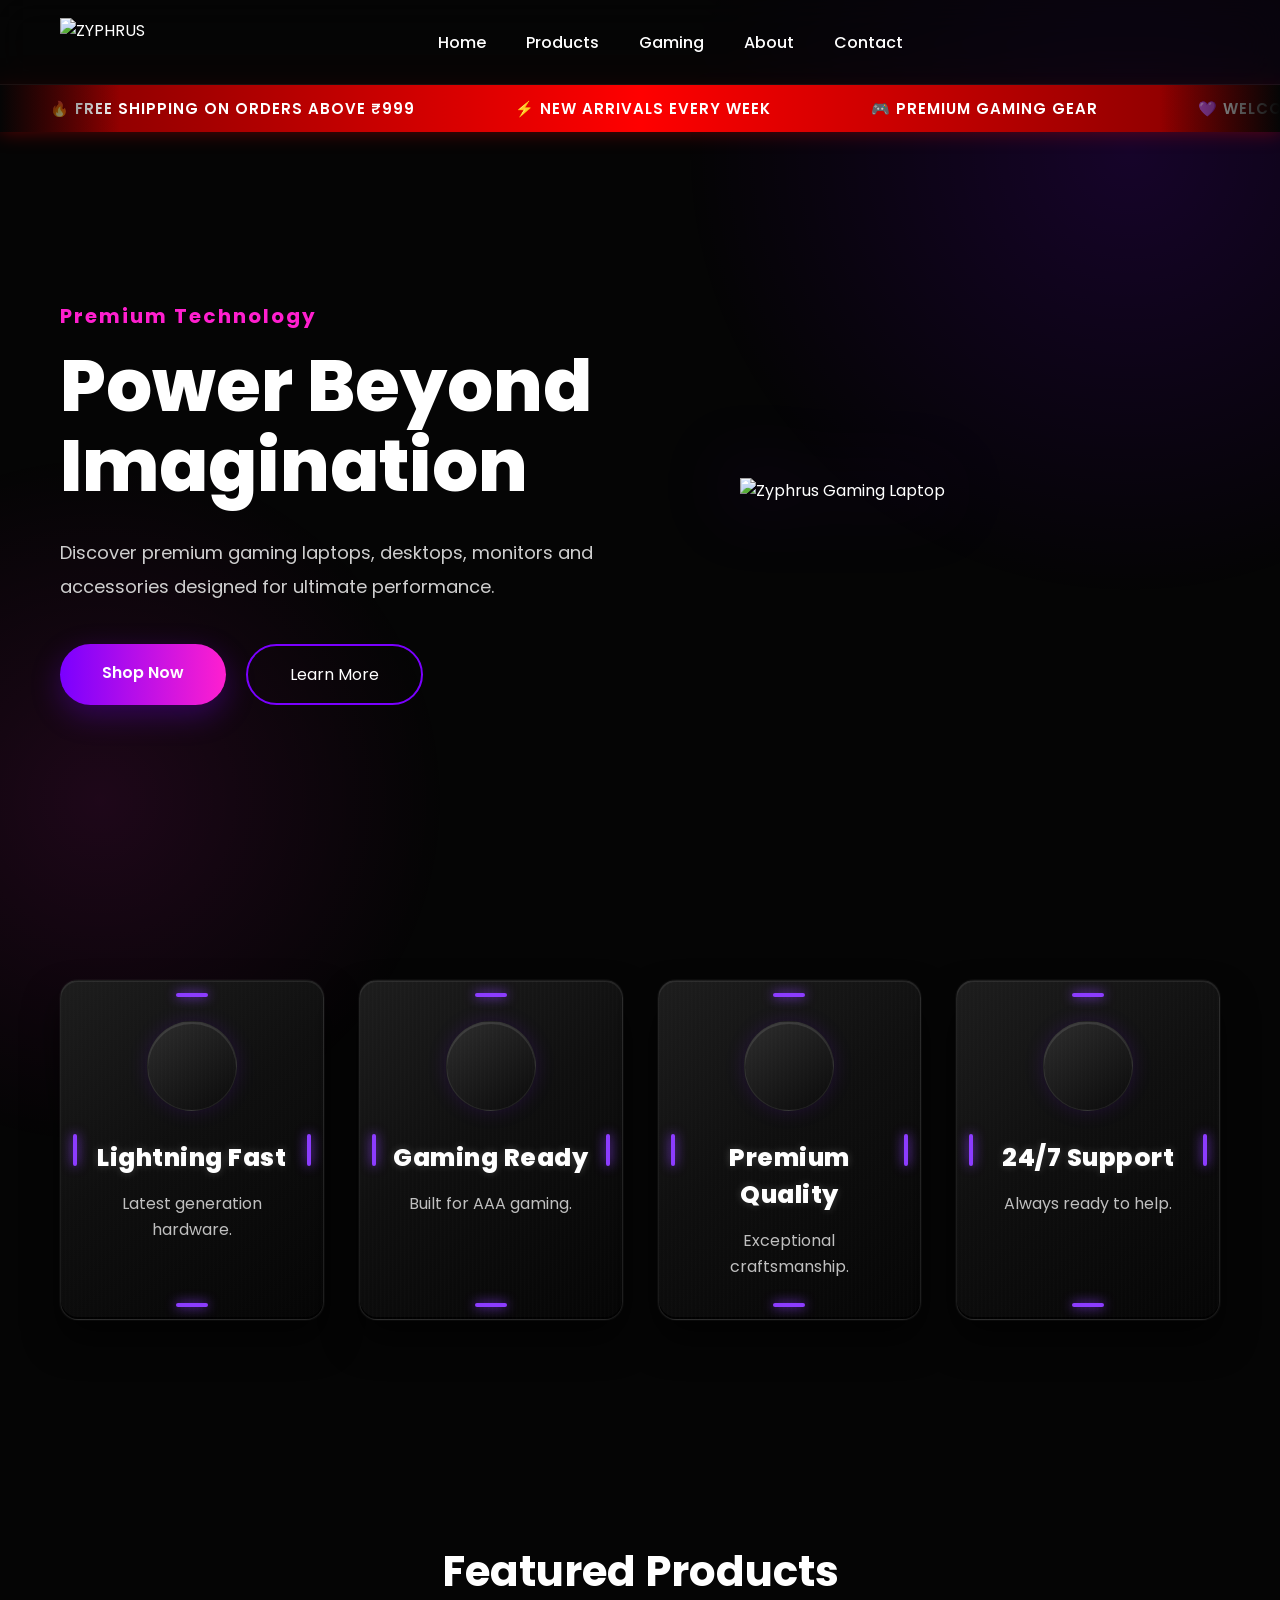
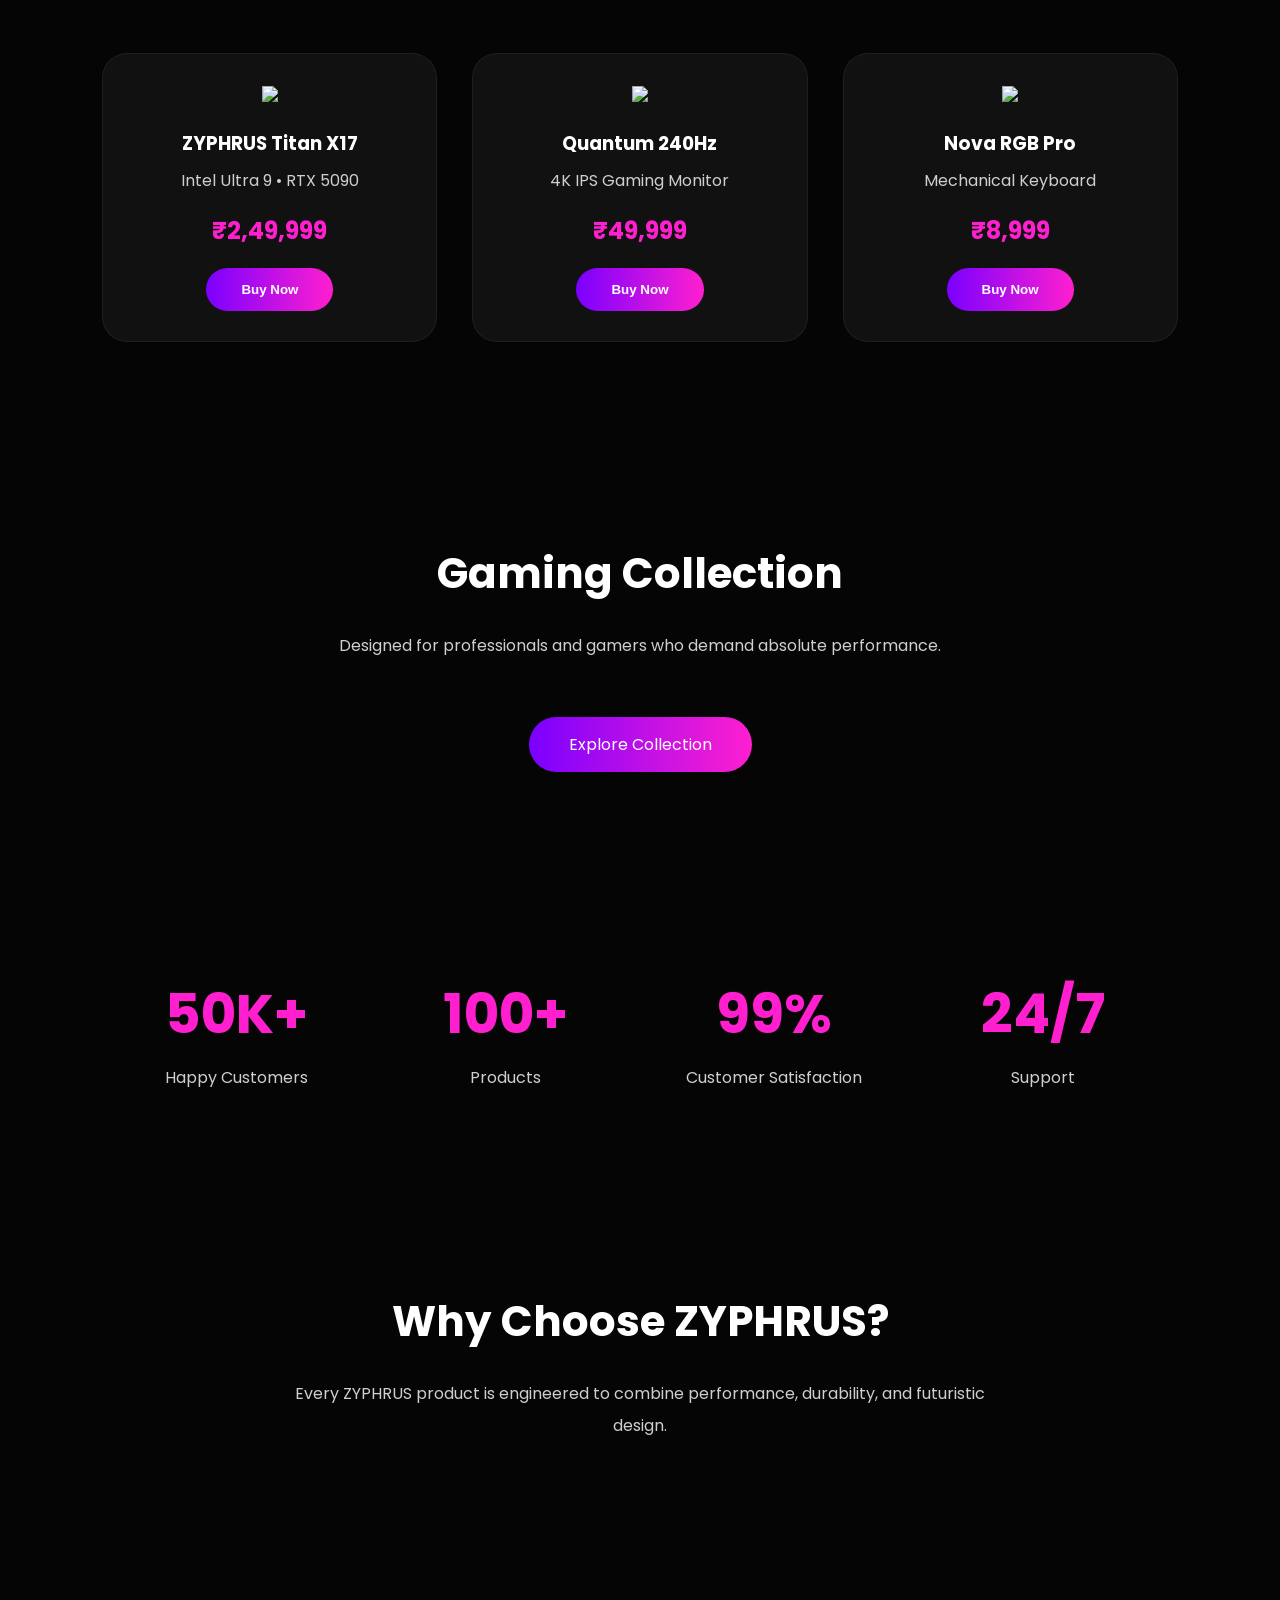
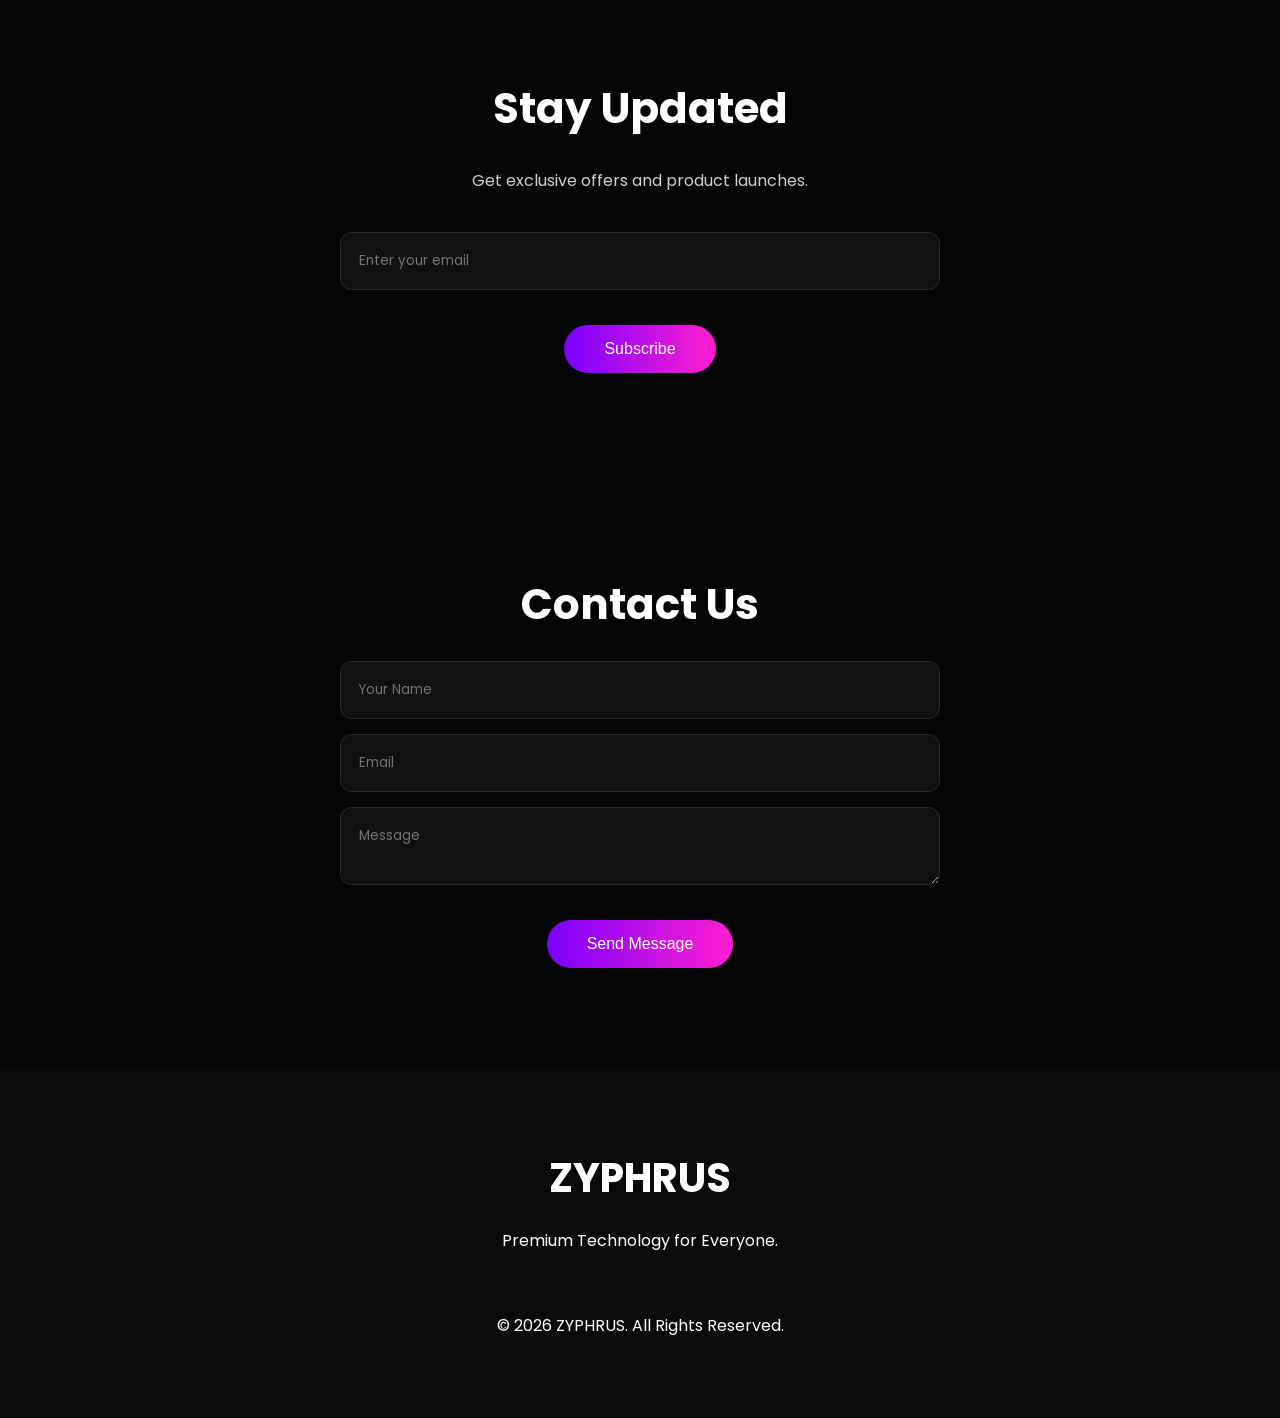
==== commit 96ea226d: "Fix HTML encoding issues in index.html" ====
--- a/index.html
+++ b/index.html
@@ -108,26 +108,18 @@
     <!-- Card 1 -->
     <div class="feature-card">
 
-    <div class="frame">
-
-        <div class="bolt bolt1"></div>
-        <div class="bolt bolt2"></div>
-        <div class="bolt bolt3"></div>
-        <div class="bolt bolt4"></div>
-
-        <div class="top-light"></div>
-
-        <div class="hexagon">
-            <i class="fas fa-bolt"></i>
-        </div>
-
-        <h3>Lightning <span>Fast</span></h3>
+     <span class="top"></span>
+        <span class="bottom"></span>
+        <span class="left"></span>
+        <span class="right"></span>
+
+        <i class="fas fa-gamepad feature-icon"></i>
+
+        <h3>Lightning Fast</h3>
 
         <p>Latest generation hardware.</p>
-
-    </div>
-
-</div>
+    
+    </div>
 
     <!-- Card 2 -->
     <div class="feature-card">
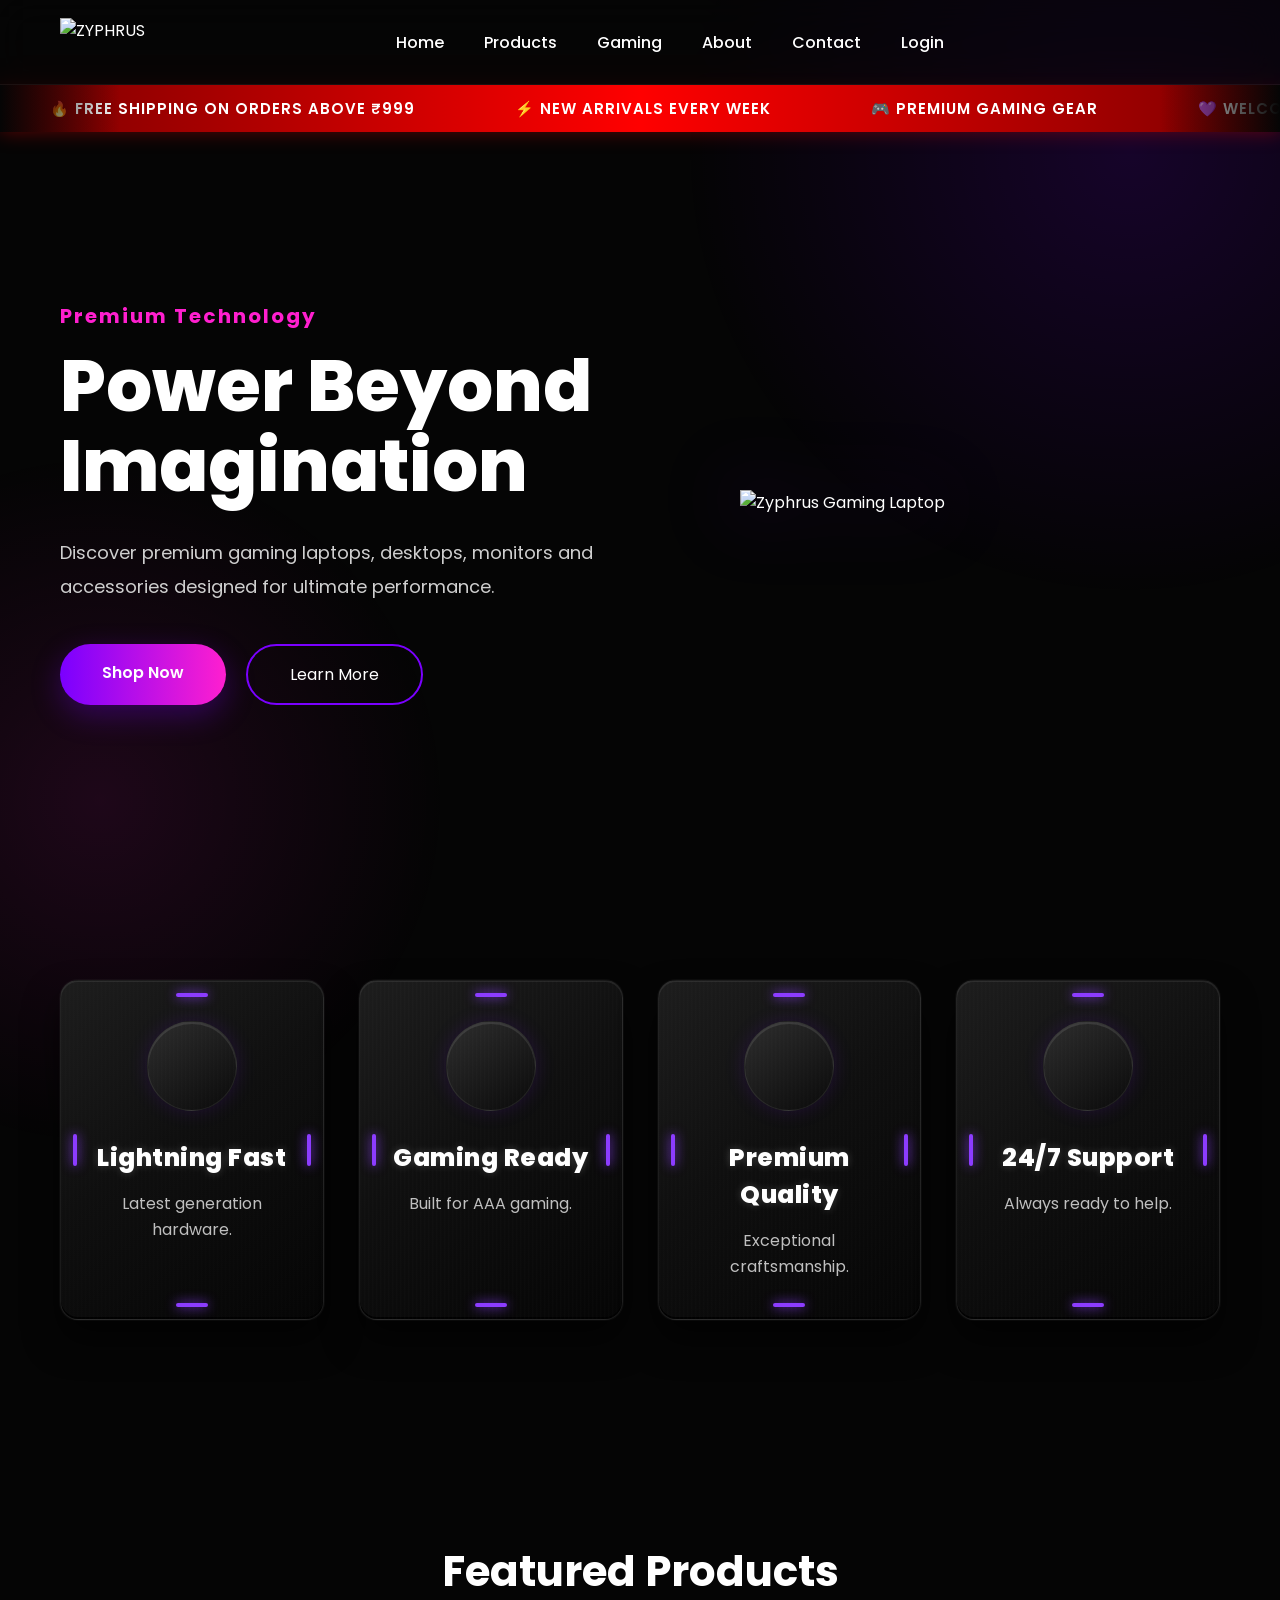
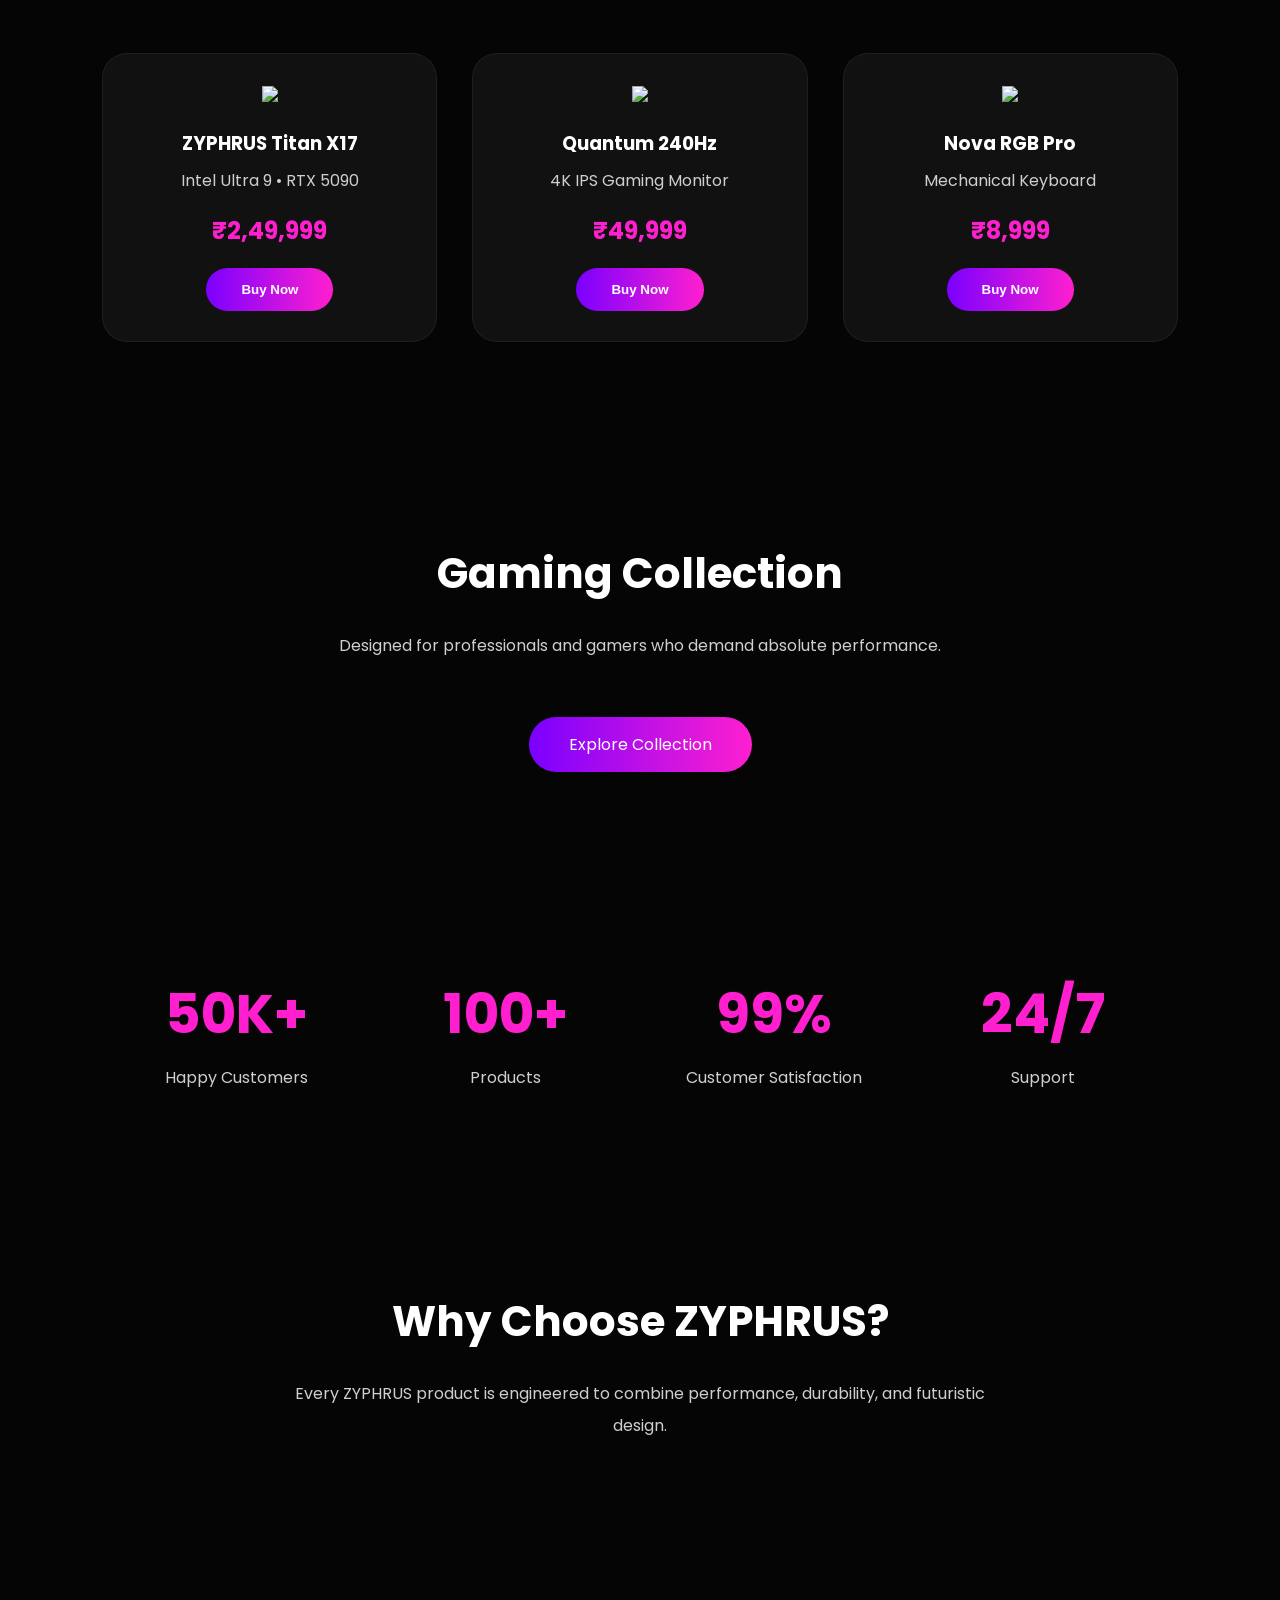
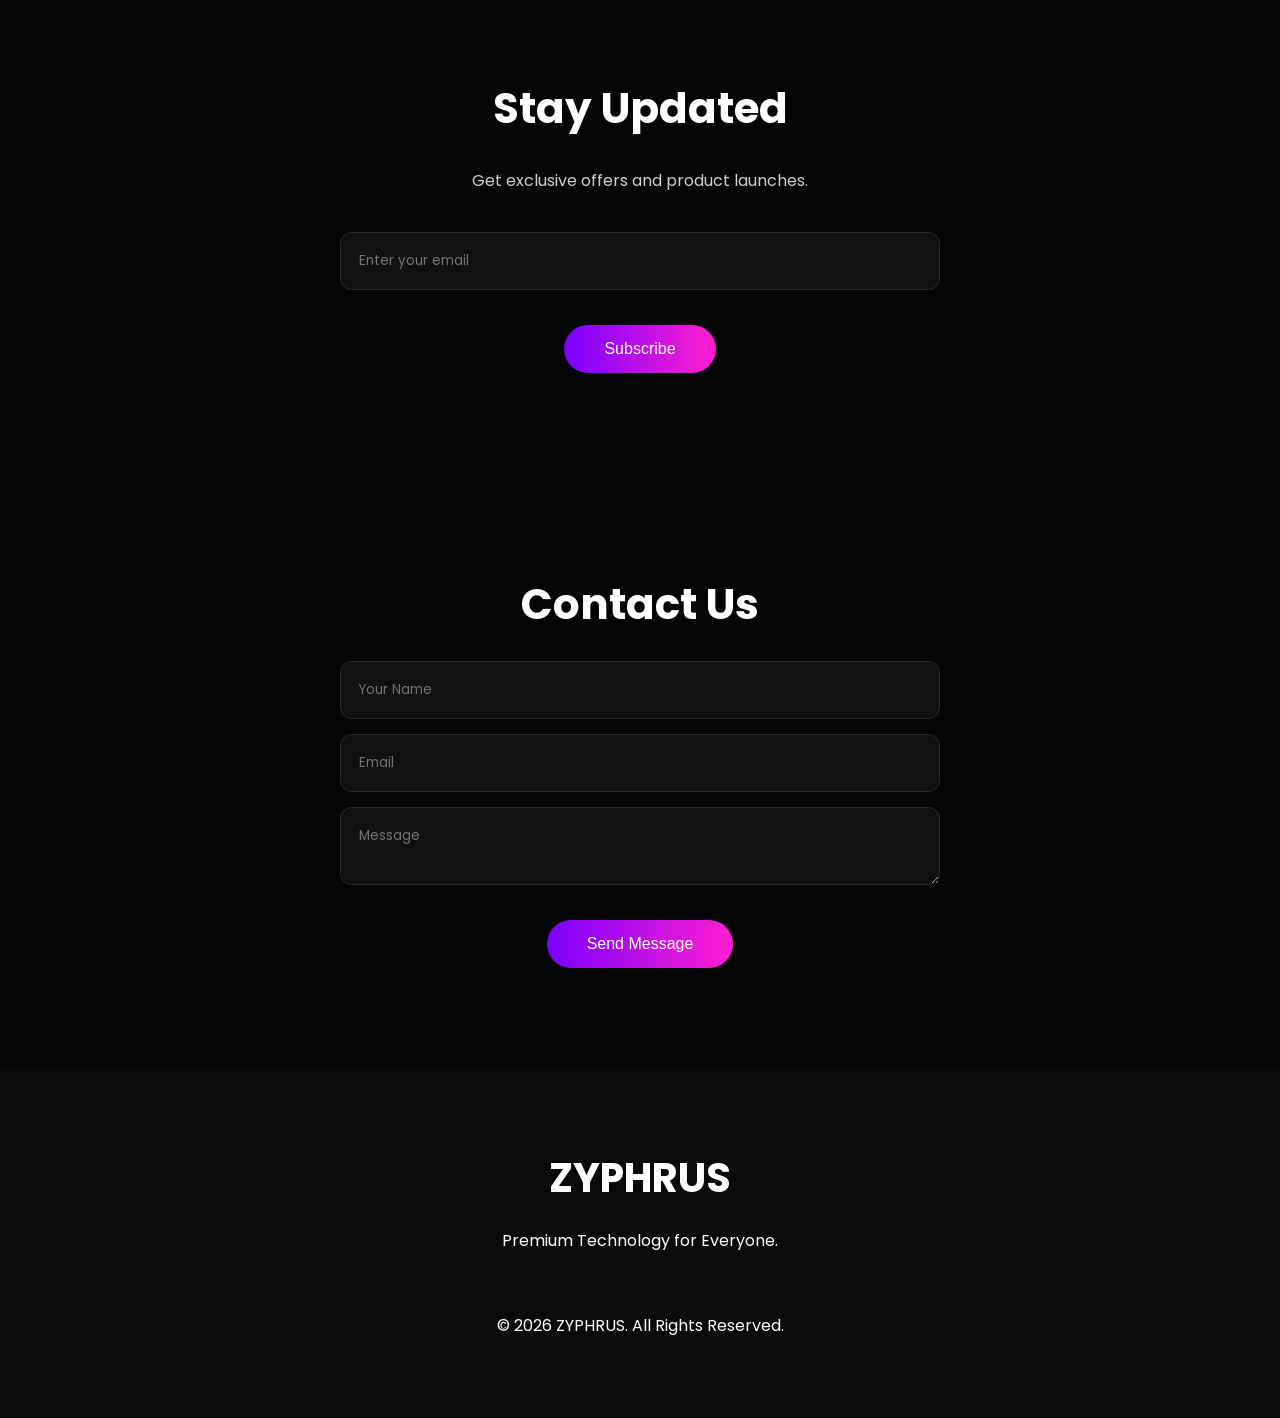
==== commit 26a1d7f1: "Fix HTML formatting and add login link" ====
--- a/index.html
+++ b/index.html
@@ -33,6 +33,10 @@
 <li><a href="#gaming">Gaming</a></li>
 <li><a href="#about">About</a></li>
 <li><a href="#contact">Contact</a></li>
+    <a href="login.html" class="login-link">
+    <i class="fa-solid fa-user"></i>
+    Login
+</a>
 </ul>
 
 <div class="nav-icons">
--- a/style.css
+++ b/style.css
@@ -1063,3 +1063,585 @@
     right:0;
     background:linear-gradient(to left,#050505,transparent);
 }
+/* =========================================
+   ZYPHRUS LOGIN PAGE
+   ========================================= */
+
+.login-page {
+    min-height: 100vh;
+    margin: 0;
+    background:
+        radial-gradient(circle at 50% 40%, rgba(122, 0, 255, 0.12), transparent 35%),
+        #050505;
+    display: flex;
+    align-items: center;
+    justify-content: center;
+    font-family: 'Poppins', sans-serif;
+    overflow: hidden;
+}
+
+
+/* -----------------------------------------
+   LOGIN CONTAINER
+   ----------------------------------------- */
+
+.login-container {
+    width: 100%;
+    min-height: 100vh;
+    display: flex;
+    align-items: center;
+    justify-content: center;
+    padding: 30px;
+}
+
+
+/* -----------------------------------------
+   LOGIN CARD
+   ----------------------------------------- */
+
+.login-card {
+    position: relative;
+    width: 420px;
+    padding: 45px 45px 35px;
+
+    background:
+        linear-gradient(
+            145deg,
+            rgba(35, 35, 35, 0.98),
+            rgba(12, 12, 12, 0.98)
+        );
+
+    border: 1px solid rgba(122, 0, 255, 0.65);
+
+    box-shadow:
+        0 0 0 1px rgba(255, 255, 255, 0.03),
+        0 0 25px rgba(122, 0, 255, 0.25),
+        inset 0 0 35px rgba(0, 0, 0, 0.8);
+
+    clip-path: polygon(
+        0 18px,
+        18px 0,
+        calc(100% - 18px) 0,
+        100% 18px,
+        100% calc(100% - 18px),
+        calc(100% - 18px) 100%,
+        18px 100%,
+        0 calc(100% - 18px)
+    );
+
+    overflow: hidden;
+}
+
+
+/* Metallic texture */
+
+.login-card::before {
+    content: "";
+    position: absolute;
+    inset: 0;
+
+    background:
+        repeating-linear-gradient(
+            0deg,
+            rgba(255,255,255,0.015) 0px,
+            rgba(255,255,255,0.015) 1px,
+            transparent 1px,
+            transparent 4px
+        );
+
+    pointer-events: none;
+}
+
+
+/* Purple energy glow */
+
+.login-card::after {
+    content: "";
+    position: absolute;
+
+    width: 180px;
+    height: 180px;
+
+    left: 50%;
+    bottom: -130px;
+
+    transform: translateX(-50%);
+
+    background: #7A00FF;
+
+    filter: blur(90px);
+
+    opacity: 0.25;
+
+    pointer-events: none;
+}
+
+
+/* -----------------------------------------
+   LOGO
+   ----------------------------------------- */
+
+.login-logo {
+    position: relative;
+    z-index: 2;
+
+    display: flex;
+    justify-content: center;
+
+    margin-bottom: 20px;
+}
+
+.login-logo img {
+    width: 75px;
+    height: 75px;
+    object-fit: contain;
+
+    filter:
+        drop-shadow(0 0 8px rgba(122, 0, 255, 0.8))
+        drop-shadow(0 0 20px rgba(122, 0, 255, 0.35));
+}
+
+
+/* -----------------------------------------
+   HEADING
+   ----------------------------------------- */
+
+.login-heading {
+    position: relative;
+    z-index: 2;
+
+    display: flex;
+    align-items: center;
+    justify-content: center;
+
+    gap: 12px;
+}
+
+.login-heading h1 {
+    margin: 0;
+
+    color: #ffffff;
+
+    font-size: 20px;
+    font-weight: 700;
+
+    letter-spacing: 3px;
+
+    text-shadow:
+        0 0 10px rgba(122, 0, 255, 0.7);
+}
+
+.login-line {
+    width: 35px;
+    height: 1px;
+
+    background: #7A00FF;
+
+    box-shadow:
+        0 0 8px #7A00FF;
+}
+
+
+.login-subtitle {
+    position: relative;
+    z-index: 2;
+
+    margin: 8px 0 30px;
+
+    text-align: center;
+
+    color: #888;
+
+    font-size: 10px;
+    letter-spacing: 2px;
+}
+
+
+/* -----------------------------------------
+   INPUTS
+   ----------------------------------------- */
+
+.input-group {
+    position: relative;
+    z-index: 2;
+
+    margin-bottom: 22px;
+}
+
+.input-group label {
+    display: block;
+
+    margin-bottom: 8px;
+
+    color: #aaa;
+
+    font-size: 10px;
+    font-weight: 600;
+
+    letter-spacing: 1.5px;
+}
+
+.input-group label i {
+    margin-right: 7px;
+
+    color: #7A00FF;
+
+    text-shadow:
+        0 0 8px rgba(122, 0, 255, 0.7);
+}
+
+
+.input-box {
+    position: relative;
+
+    display: flex;
+    align-items: center;
+}
+
+
+.input-box input {
+    width: 100%;
+
+    box-sizing: border-box;
+
+    padding: 13px 45px 13px 15px;
+
+    background:
+        linear-gradient(
+            135deg,
+            rgba(255,255,255,0.04),
+            rgba(0,0,0,0.35)
+        );
+
+    border: 1px solid #292929;
+
+    outline: none;
+
+    color: #ffffff;
+
+    font-family: 'Poppins', sans-serif;
+    font-size: 13px;
+
+    transition: 0.3s ease;
+}
+
+
+.input-box input::placeholder {
+    color: #555;
+}
+
+
+.input-box input:focus {
+    border-color: #7A00FF;
+
+    box-shadow:
+        0 0 12px rgba(122, 0, 255, 0.25),
+        inset 0 0 10px rgba(122, 0, 255, 0.05);
+}
+
+
+/* -----------------------------------------
+   PASSWORD BUTTON
+   ----------------------------------------- */
+
+.password-toggle {
+    position: absolute;
+
+    right: 12px;
+
+    border: none;
+    background: transparent;
+
+    color: #666;
+
+    cursor: pointer;
+
+    transition: 0.3s ease;
+}
+
+.password-toggle:hover {
+    color: #7A00FF;
+
+    text-shadow:
+        0 0 8px #7A00FF;
+}
+
+
+/* -----------------------------------------
+   LOGIN BUTTON
+   ----------------------------------------- */
+
+.login-button {
+    position: relative;
+    z-index: 2;
+
+    width: 100%;
+
+    margin-top: 8px;
+
+    padding: 14px;
+
+    display: flex;
+    align-items: center;
+    justify-content: center;
+
+    gap: 12px;
+
+    background:
+        linear-gradient(
+            135deg,
+            #7A00FF,
+            #4d009f
+        );
+
+    border: 1px solid #9d4dff;
+
+    color: #ffffff;
+
+    font-family: 'Poppins', sans-serif;
+    font-size: 11px;
+    font-weight: 700;
+
+    letter-spacing: 2px;
+
+    cursor: pointer;
+
+    box-shadow:
+        0 0 15px rgba(122, 0, 255, 0.35);
+
+    transition: 0.3s ease;
+
+    overflow: hidden;
+}
+
+
+.login-button:hover {
+    transform: translateY(-2px);
+
+    box-shadow:
+        0 0 20px rgba(122, 0, 255, 0.65),
+        0 0 45px rgba(122, 0, 255, 0.2);
+}
+
+
+.login-button:active {
+    transform: translateY(0);
+}
+
+
+/* Moving light sweep */
+
+.login-button::before {
+    content: "";
+
+    position: absolute;
+
+    top: 0;
+    left: -100%;
+
+    width: 60%;
+    height: 100%;
+
+    background:
+        linear-gradient(
+            90deg,
+            transparent,
+            rgba(255,255,255,0.25),
+            transparent
+        );
+
+    transform: skewX(-25deg);
+
+    transition: 0.6s;
+}
+
+.login-button:hover::before {
+    left: 140%;
+}
+
+
+/* -----------------------------------------
+   SYSTEM STATUS
+   ----------------------------------------- */
+
+.login-status {
+    position: relative;
+    z-index: 2;
+
+    margin-top: 25px;
+
+    text-align: center;
+
+    color: #555;
+
+    font-size: 9px;
+
+    letter-spacing: 2px;
+}
+
+
+.status-dot {
+    display: inline-block;
+
+    width: 6px;
+    height: 6px;
+
+    margin-right: 7px;
+
+    border-radius: 50%;
+
+    background: #7A00FF;
+
+    box-shadow:
+        0 0 8px #7A00FF;
+
+    animation: statusPulse 1.5s infinite;
+}
+
+
+@keyframes statusPulse {
+
+    0%, 100% {
+        opacity: 0.4;
+        transform: scale(0.8);
+    }
+
+    50% {
+        opacity: 1;
+        transform: scale(1);
+    }
+
+}
+
+
+/* -----------------------------------------
+   HUD CORNERS
+   ----------------------------------------- */
+
+.hud-corner {
+    position: absolute;
+
+    width: 25px;
+    height: 25px;
+
+    z-index: 3;
+
+    pointer-events: none;
+}
+
+.hud-corner::before,
+.hud-corner::after {
+    content: "";
+
+    position: absolute;
+
+    background: #7A00FF;
+
+    box-shadow:
+        0 0 8px rgba(122, 0, 255, 0.7);
+}
+
+
+/* Horizontal */
+
+.hud-corner::before {
+    width: 100%;
+    height: 1px;
+}
+
+
+/* Vertical */
+
+.hud-corner::after {
+    width: 1px;
+    height: 100%;
+}
+
+
+/* Positions */
+
+.top-left {
+    top: 12px;
+    left: 12px;
+}
+
+.top-right {
+    top: 12px;
+    right: 12px;
+    transform: rotate(90deg);
+}
+
+.bottom-left {
+    bottom: 12px;
+    left: 12px;
+    transform: rotate(-90deg);
+}
+
+.bottom-right {
+    bottom: 12px;
+    right: 12px;
+    transform: rotate(180deg);
+}
+
+
+/* -----------------------------------------
+   MECHANICAL BOLTS
+   ----------------------------------------- */
+
+.bolt {
+    position: absolute;
+
+    width: 8px;
+    height: 8px;
+
+    border-radius: 50%;
+
+    background: #292929;
+
+    border: 1px solid #555;
+
+    box-shadow:
+        inset 0 1px 2px rgba(255,255,255,0.2),
+        0 0 4px rgba(0,0,0,0.8);
+
+    z-index: 4;
+}
+
+
+.bolt-1 {
+    top: 16px;
+    left: 16px;
+}
+
+.bolt-2 {
+    top: 16px;
+    right: 16px;
+}
+
+.bolt-3 {
+    bottom: 16px;
+    left: 16px;
+}
+
+.bolt-4 {
+    bottom: 16px;
+    right: 16px;
+}
+
+
+/* -----------------------------------------
+   MOBILE
+   ----------------------------------------- */
+
+@media (max-width: 500px) {
+
+    .login-container {
+        padding: 20px;
+    }
+
+    .login-card {
+        width: 100%;
+        padding: 40px 25px 30px;
+    }
+
+}
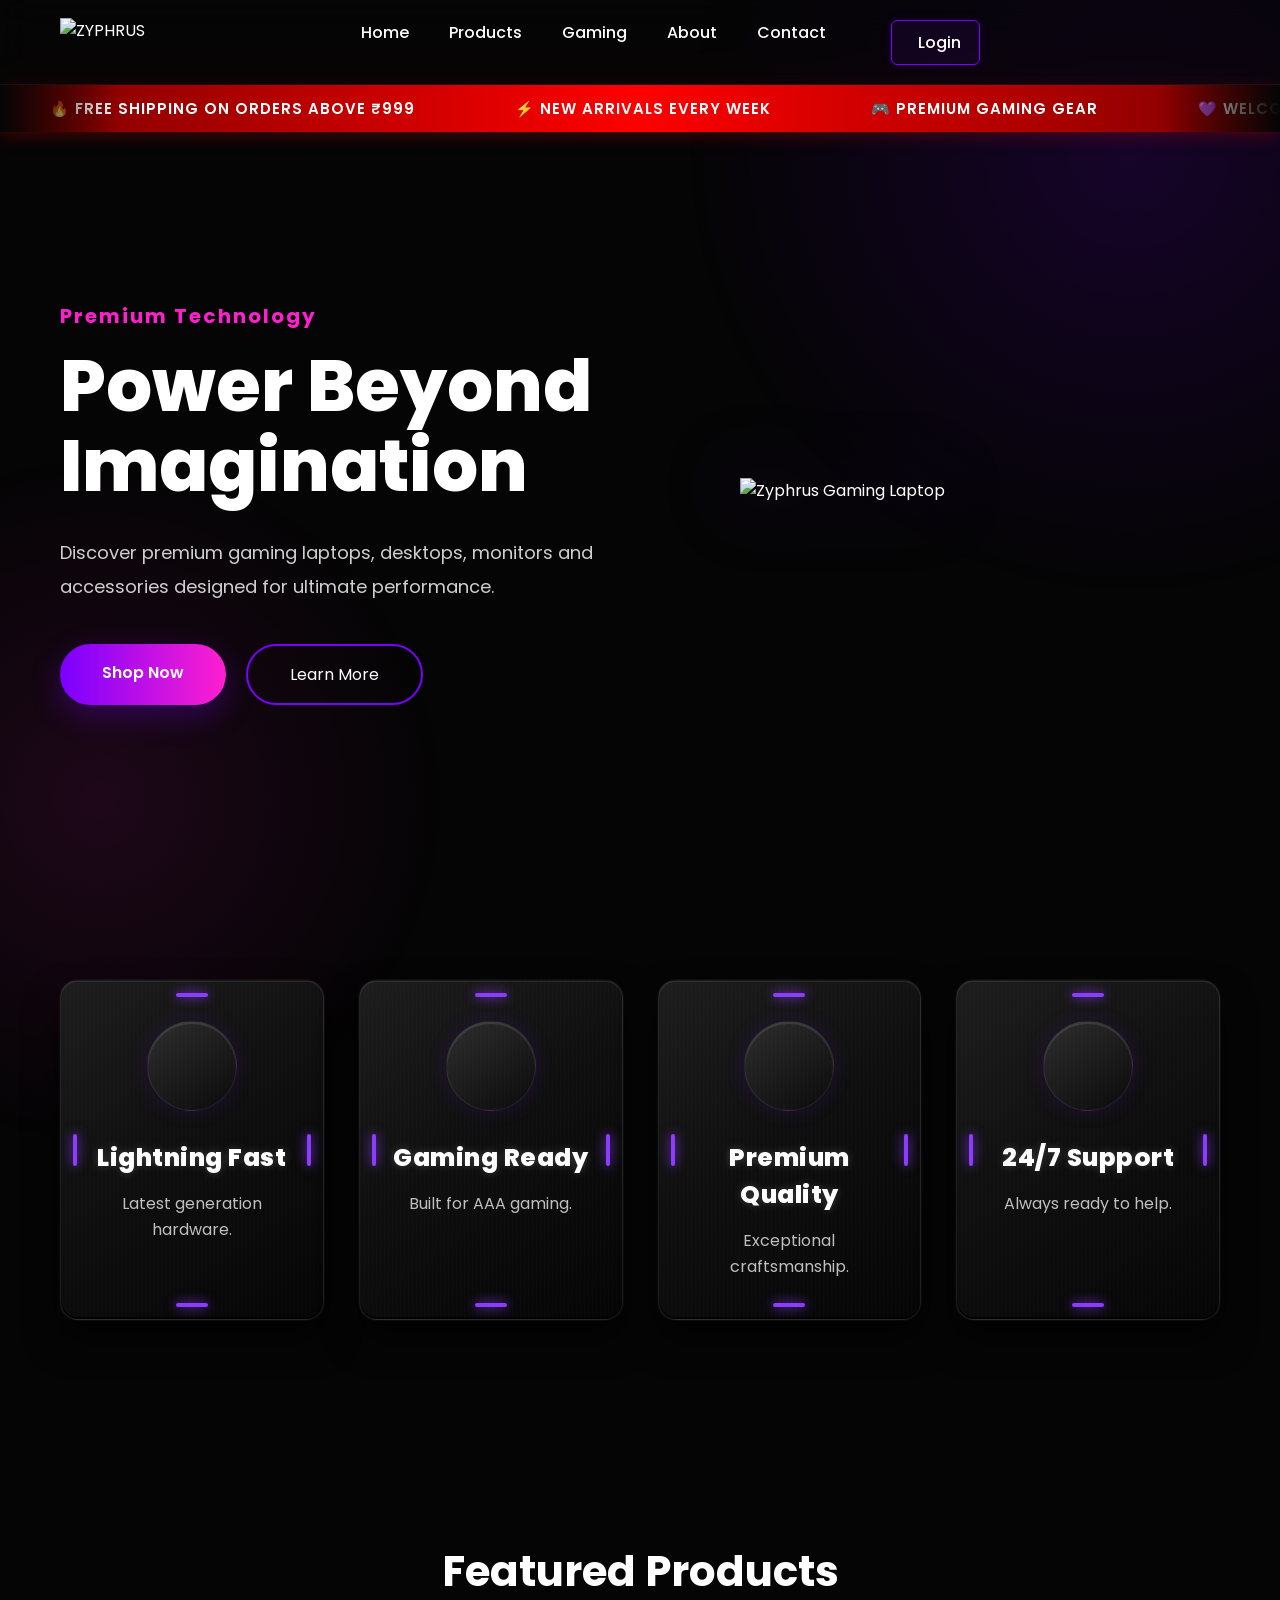
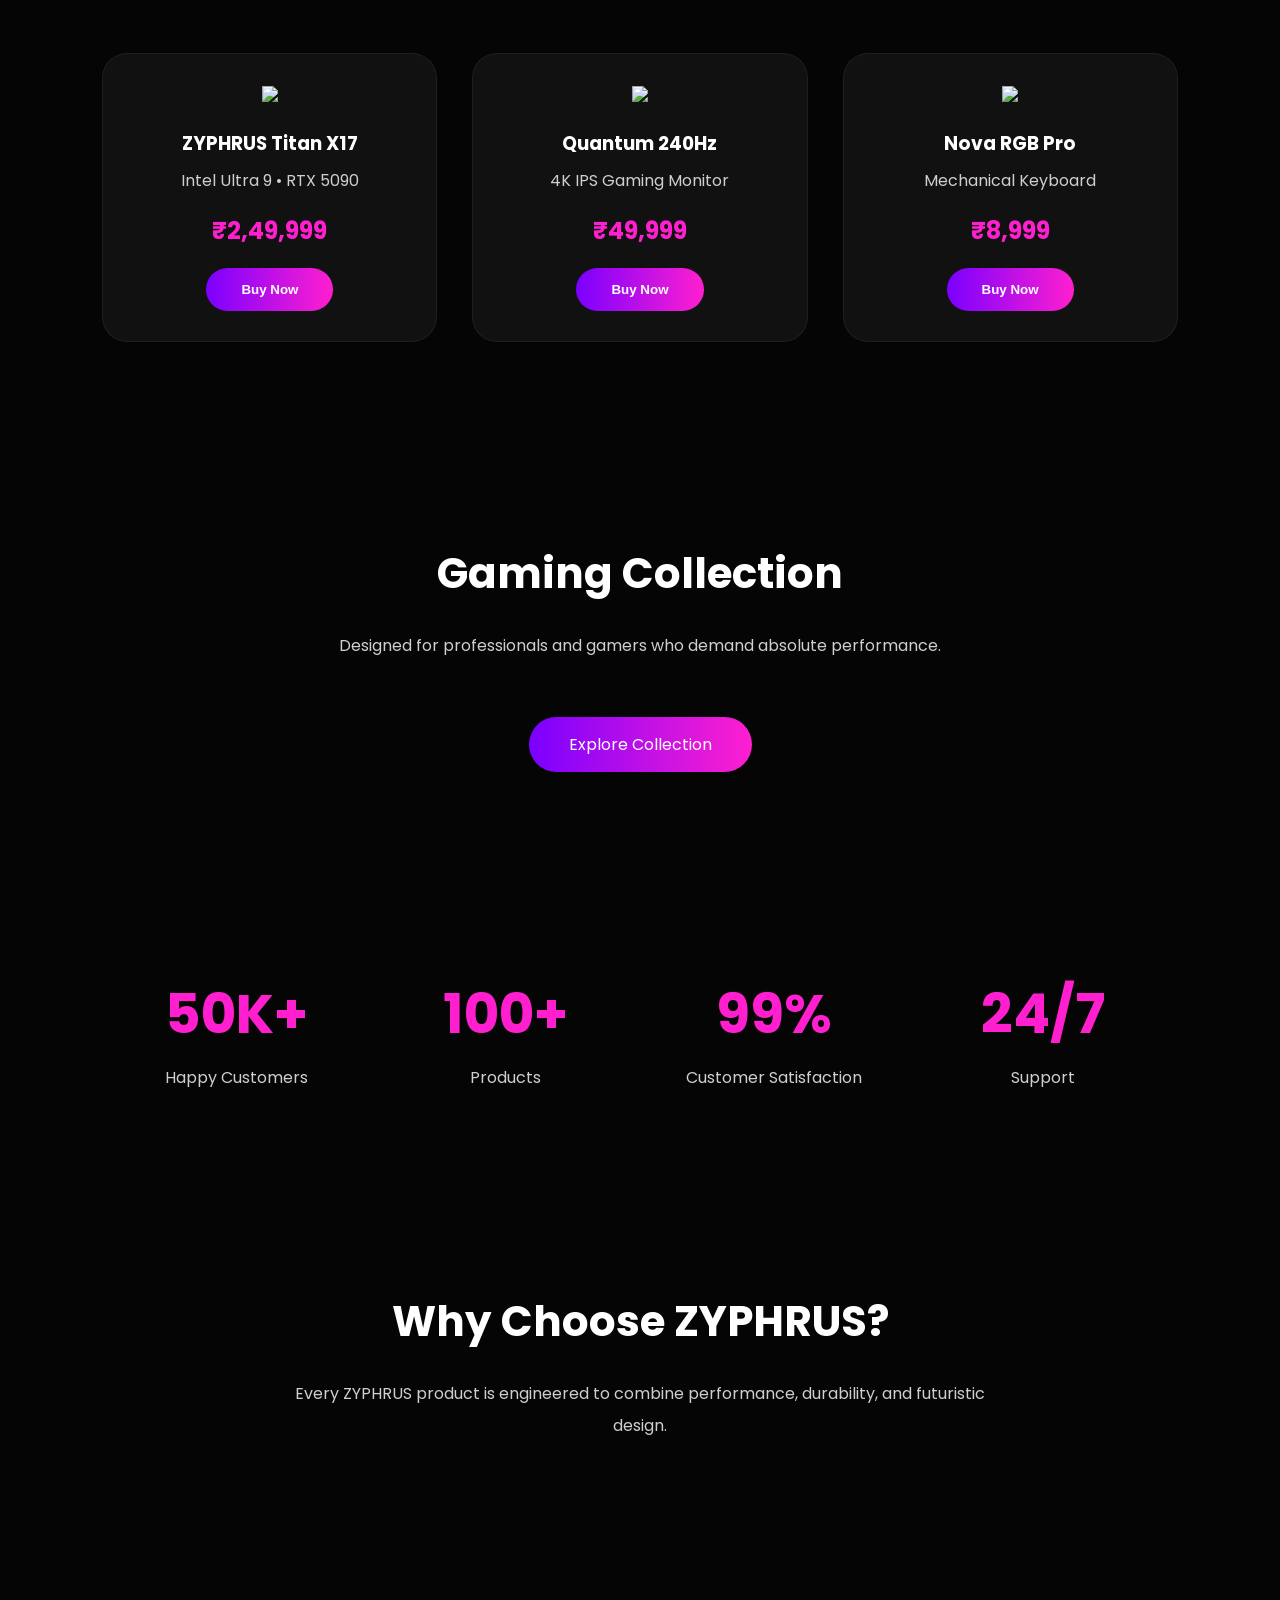
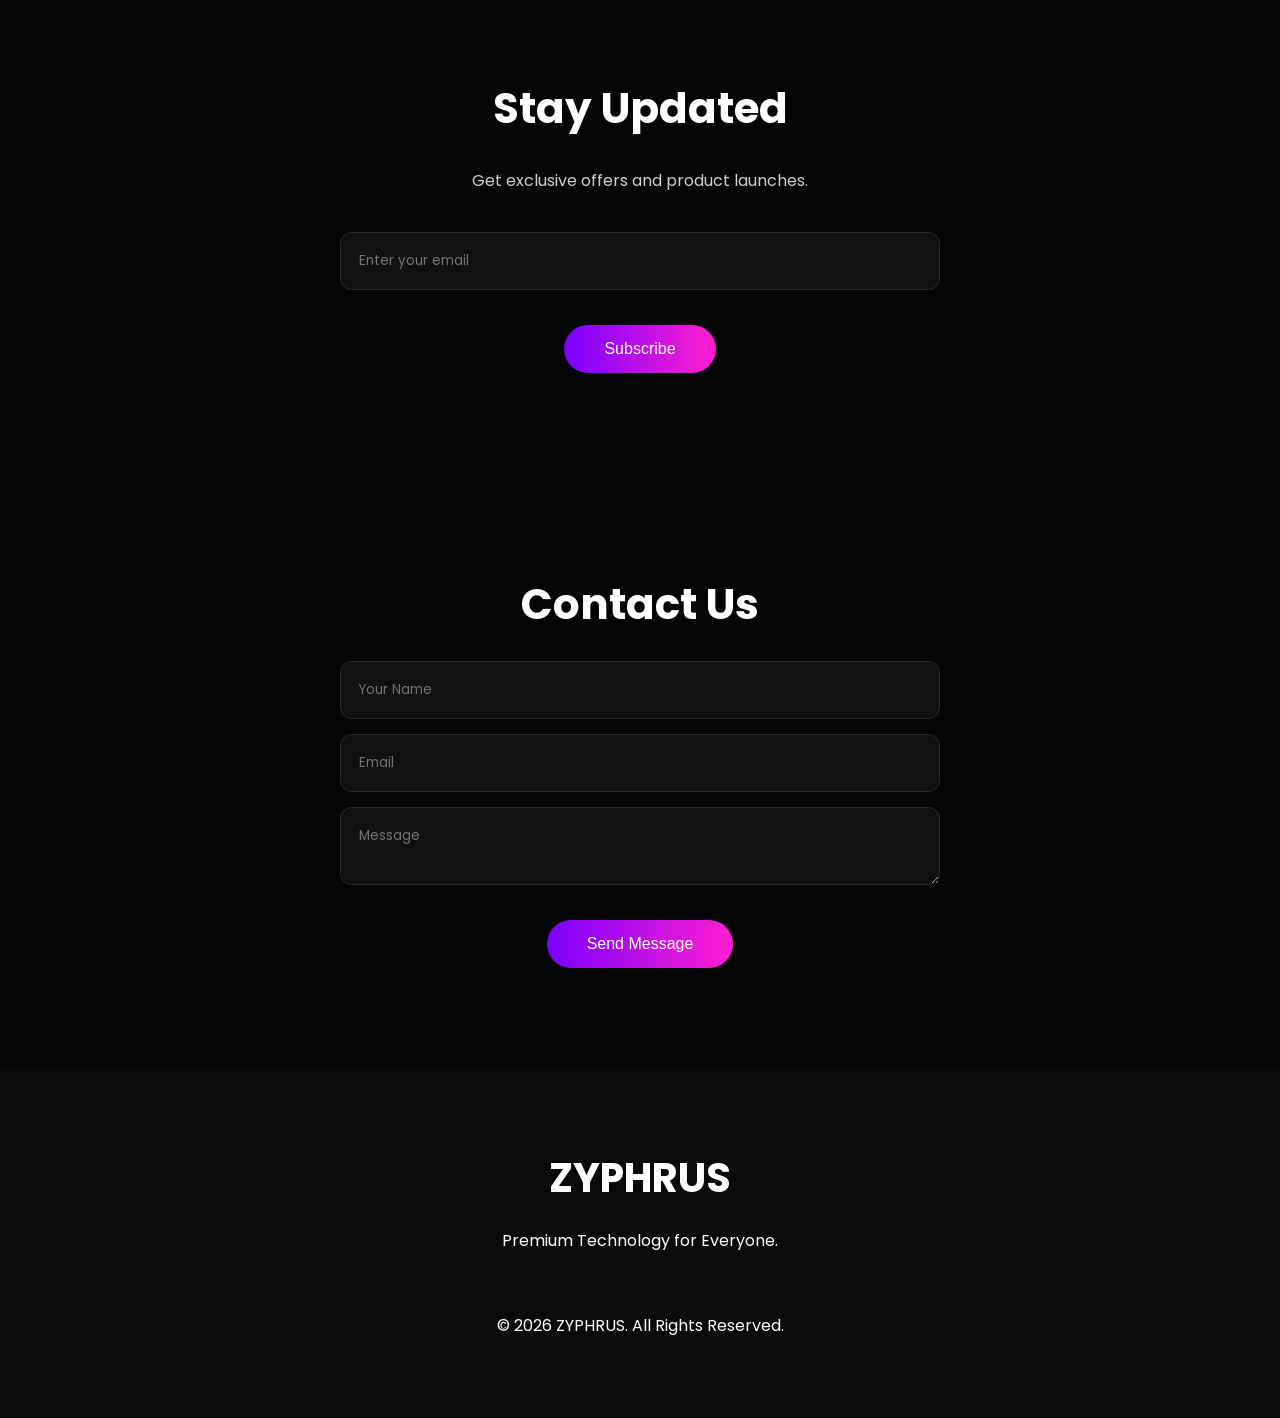
==== commit 80e156c8: "Fix HTML formatting and structure" ====
--- a/index.html
+++ b/index.html
@@ -33,6 +33,11 @@
 <li><a href="#gaming">Gaming</a></li>
 <li><a href="#about">About</a></li>
 <li><a href="#contact">Contact</a></li>
+   
+    
+    
+    
+    
     <a href="login.html" class="login-link">
     <i class="fa-solid fa-user"></i>
     Login
--- a/style.css
+++ b/style.css
@@ -1064,584 +1064,54 @@
     background:linear-gradient(to left,#050505,transparent);
 }
 /* =========================================
-   ZYPHRUS LOGIN PAGE
+   LOGIN BUTTON - HEADER
    ========================================= */
 
-.login-page {
-    min-height: 100vh;
-    margin: 0;
-    background:
-        radial-gradient(circle at 50% 40%, rgba(122, 0, 255, 0.12), transparent 35%),
-        #050505;
-    display: flex;
+.login-link {
+    display: inline-flex;
     align-items: center;
-    justify-content: center;
-    font-family: 'Poppins', sans-serif;
-    overflow: hidden;
-}
-
-
-/* -----------------------------------------
-   LOGIN CONTAINER
-   ----------------------------------------- */
-
-.login-container {
-    width: 100%;
-    min-height: 100vh;
-    display: flex;
-    align-items: center;
-    justify-content: center;
-    padding: 30px;
-}
-
-
-/* -----------------------------------------
-   LOGIN CARD
-   ----------------------------------------- */
-
-.login-card {
-    position: relative;
-    width: 420px;
-    padding: 45px 45px 35px;
-
-    background:
-        linear-gradient(
-            145deg,
-            rgba(35, 35, 35, 0.98),
-            rgba(12, 12, 12, 0.98)
-        );
-
-    border: 1px solid rgba(122, 0, 255, 0.65);
+    gap: 8px;
+
+    margin-left: 25px;
+    padding: 9px 18px;
+
+    color: #ffffff !important;
+
+    text-decoration: none;
+
+    border: 1px solid #7A00FF;
+    border-radius: 6px;
+
+    background: rgba(122, 0, 255, 0.08);
 
     box-shadow:
-        0 0 0 1px rgba(255, 255, 255, 0.03),
-        0 0 25px rgba(122, 0, 255, 0.25),
-        inset 0 0 35px rgba(0, 0, 0, 0.8);
-
-    clip-path: polygon(
-        0 18px,
-        18px 0,
-        calc(100% - 18px) 0,
-        100% 18px,
-        100% calc(100% - 18px),
-        calc(100% - 18px) 100%,
-        18px 100%,
-        0 calc(100% - 18px)
+        0 0 10px rgba(122, 0, 255, 0.15);
+
+    transition: 0.3s ease;
+}
+
+.login-link i {
+    color: #a855ff;
+}
+
+.login-link:hover {
+    color: #ffffff !important;
+
+    background: linear-gradient(
+        135deg,
+        #7A00FF,
+        #d000ff
     );
 
-    overflow: hidden;
-}
-
-
-/* Metallic texture */
-
-.login-card::before {
-    content: "";
-    position: absolute;
-    inset: 0;
-
-    background:
-        repeating-linear-gradient(
-            0deg,
-            rgba(255,255,255,0.015) 0px,
-            rgba(255,255,255,0.015) 1px,
-            transparent 1px,
-            transparent 4px
-        );
-
-    pointer-events: none;
-}
-
-
-/* Purple energy glow */
-
-.login-card::after {
-    content: "";
-    position: absolute;
-
-    width: 180px;
-    height: 180px;
-
-    left: 50%;
-    bottom: -130px;
-
-    transform: translateX(-50%);
-
-    background: #7A00FF;
-
-    filter: blur(90px);
-
-    opacity: 0.25;
-
-    pointer-events: none;
-}
-
-
-/* -----------------------------------------
-   LOGO
-   ----------------------------------------- */
-
-.login-logo {
-    position: relative;
-    z-index: 2;
-
-    display: flex;
-    justify-content: center;
-
-    margin-bottom: 20px;
-}
-
-.login-logo img {
-    width: 75px;
-    height: 75px;
-    object-fit: contain;
-
-    filter:
-        drop-shadow(0 0 8px rgba(122, 0, 255, 0.8))
-        drop-shadow(0 0 20px rgba(122, 0, 255, 0.35));
-}
-
-
-/* -----------------------------------------
-   HEADING
-   ----------------------------------------- */
-
-.login-heading {
-    position: relative;
-    z-index: 2;
-
-    display: flex;
-    align-items: center;
-    justify-content: center;
-
-    gap: 12px;
-}
-
-.login-heading h1 {
-    margin: 0;
-
+    border-color: #b85cff;
+
+    box-shadow:
+        0 0 15px rgba(122, 0, 255, 0.6),
+        0 0 30px rgba(122, 0, 255, 0.2);
+
+    transform: translateY(-2px);
+}
+
+.login-link:hover i {
     color: #ffffff;
-
-    font-size: 20px;
-    font-weight: 700;
-
-    letter-spacing: 3px;
-
-    text-shadow:
-        0 0 10px rgba(122, 0, 255, 0.7);
-}
-
-.login-line {
-    width: 35px;
-    height: 1px;
-
-    background: #7A00FF;
-
-    box-shadow:
-        0 0 8px #7A00FF;
-}
-
-
-.login-subtitle {
-    position: relative;
-    z-index: 2;
-
-    margin: 8px 0 30px;
-
-    text-align: center;
-
-    color: #888;
-
-    font-size: 10px;
-    letter-spacing: 2px;
-}
-
-
-/* -----------------------------------------
-   INPUTS
-   ----------------------------------------- */
-
-.input-group {
-    position: relative;
-    z-index: 2;
-
-    margin-bottom: 22px;
-}
-
-.input-group label {
-    display: block;
-
-    margin-bottom: 8px;
-
-    color: #aaa;
-
-    font-size: 10px;
-    font-weight: 600;
-
-    letter-spacing: 1.5px;
-}
-
-.input-group label i {
-    margin-right: 7px;
-
-    color: #7A00FF;
-
-    text-shadow:
-        0 0 8px rgba(122, 0, 255, 0.7);
-}
-
-
-.input-box {
-    position: relative;
-
-    display: flex;
-    align-items: center;
-}
-
-
-.input-box input {
-    width: 100%;
-
-    box-sizing: border-box;
-
-    padding: 13px 45px 13px 15px;
-
-    background:
-        linear-gradient(
-            135deg,
-            rgba(255,255,255,0.04),
-            rgba(0,0,0,0.35)
-        );
-
-    border: 1px solid #292929;
-
-    outline: none;
-
-    color: #ffffff;
-
-    font-family: 'Poppins', sans-serif;
-    font-size: 13px;
-
-    transition: 0.3s ease;
-}
-
-
-.input-box input::placeholder {
-    color: #555;
-}
-
-
-.input-box input:focus {
-    border-color: #7A00FF;
-
-    box-shadow:
-        0 0 12px rgba(122, 0, 255, 0.25),
-        inset 0 0 10px rgba(122, 0, 255, 0.05);
-}
-
-
-/* -----------------------------------------
-   PASSWORD BUTTON
-   ----------------------------------------- */
-
-.password-toggle {
-    position: absolute;
-
-    right: 12px;
-
-    border: none;
-    background: transparent;
-
-    color: #666;
-
-    cursor: pointer;
-
-    transition: 0.3s ease;
-}
-
-.password-toggle:hover {
-    color: #7A00FF;
-
-    text-shadow:
-        0 0 8px #7A00FF;
-}
-
-
-/* -----------------------------------------
-   LOGIN BUTTON
-   ----------------------------------------- */
-
-.login-button {
-    position: relative;
-    z-index: 2;
-
-    width: 100%;
-
-    margin-top: 8px;
-
-    padding: 14px;
-
-    display: flex;
-    align-items: center;
-    justify-content: center;
-
-    gap: 12px;
-
-    background:
-        linear-gradient(
-            135deg,
-            #7A00FF,
-            #4d009f
-        );
-
-    border: 1px solid #9d4dff;
-
-    color: #ffffff;
-
-    font-family: 'Poppins', sans-serif;
-    font-size: 11px;
-    font-weight: 700;
-
-    letter-spacing: 2px;
-
-    cursor: pointer;
-
-    box-shadow:
-        0 0 15px rgba(122, 0, 255, 0.35);
-
-    transition: 0.3s ease;
-
-    overflow: hidden;
-}
-
-
-.login-button:hover {
-    transform: translateY(-2px);
-
-    box-shadow:
-        0 0 20px rgba(122, 0, 255, 0.65),
-        0 0 45px rgba(122, 0, 255, 0.2);
-}
-
-
-.login-button:active {
-    transform: translateY(0);
-}
-
-
-/* Moving light sweep */
-
-.login-button::before {
-    content: "";
-
-    position: absolute;
-
-    top: 0;
-    left: -100%;
-
-    width: 60%;
-    height: 100%;
-
-    background:
-        linear-gradient(
-            90deg,
-            transparent,
-            rgba(255,255,255,0.25),
-            transparent
-        );
-
-    transform: skewX(-25deg);
-
-    transition: 0.6s;
-}
-
-.login-button:hover::before {
-    left: 140%;
-}
-
-
-/* -----------------------------------------
-   SYSTEM STATUS
-   ----------------------------------------- */
-
-.login-status {
-    position: relative;
-    z-index: 2;
-
-    margin-top: 25px;
-
-    text-align: center;
-
-    color: #555;
-
-    font-size: 9px;
-
-    letter-spacing: 2px;
-}
-
-
-.status-dot {
-    display: inline-block;
-
-    width: 6px;
-    height: 6px;
-
-    margin-right: 7px;
-
-    border-radius: 50%;
-
-    background: #7A00FF;
-
-    box-shadow:
-        0 0 8px #7A00FF;
-
-    animation: statusPulse 1.5s infinite;
-}
-
-
-@keyframes statusPulse {
-
-    0%, 100% {
-        opacity: 0.4;
-        transform: scale(0.8);
-    }
-
-    50% {
-        opacity: 1;
-        transform: scale(1);
-    }
-
-}
-
-
-/* -----------------------------------------
-   HUD CORNERS
-   ----------------------------------------- */
-
-.hud-corner {
-    position: absolute;
-
-    width: 25px;
-    height: 25px;
-
-    z-index: 3;
-
-    pointer-events: none;
-}
-
-.hud-corner::before,
-.hud-corner::after {
-    content: "";
-
-    position: absolute;
-
-    background: #7A00FF;
-
-    box-shadow:
-        0 0 8px rgba(122, 0, 255, 0.7);
-}
-
-
-/* Horizontal */
-
-.hud-corner::before {
-    width: 100%;
-    height: 1px;
-}
-
-
-/* Vertical */
-
-.hud-corner::after {
-    width: 1px;
-    height: 100%;
-}
-
-
-/* Positions */
-
-.top-left {
-    top: 12px;
-    left: 12px;
-}
-
-.top-right {
-    top: 12px;
-    right: 12px;
-    transform: rotate(90deg);
-}
-
-.bottom-left {
-    bottom: 12px;
-    left: 12px;
-    transform: rotate(-90deg);
-}
-
-.bottom-right {
-    bottom: 12px;
-    right: 12px;
-    transform: rotate(180deg);
-}
-
-
-/* -----------------------------------------
-   MECHANICAL BOLTS
-   ----------------------------------------- */
-
-.bolt {
-    position: absolute;
-
-    width: 8px;
-    height: 8px;
-
-    border-radius: 50%;
-
-    background: #292929;
-
-    border: 1px solid #555;
-
-    box-shadow:
-        inset 0 1px 2px rgba(255,255,255,0.2),
-        0 0 4px rgba(0,0,0,0.8);
-
-    z-index: 4;
-}
-
-
-.bolt-1 {
-    top: 16px;
-    left: 16px;
-}
-
-.bolt-2 {
-    top: 16px;
-    right: 16px;
-}
-
-.bolt-3 {
-    bottom: 16px;
-    left: 16px;
-}
-
-.bolt-4 {
-    bottom: 16px;
-    right: 16px;
-}
-
-
-/* -----------------------------------------
-   MOBILE
-   ----------------------------------------- */
-
-@media (max-width: 500px) {
-
-    .login-container {
-        padding: 20px;
-    }
-
-    .login-card {
-        width: 100%;
-        padding: 40px 25px 30px;
-    }
-
-}
+}
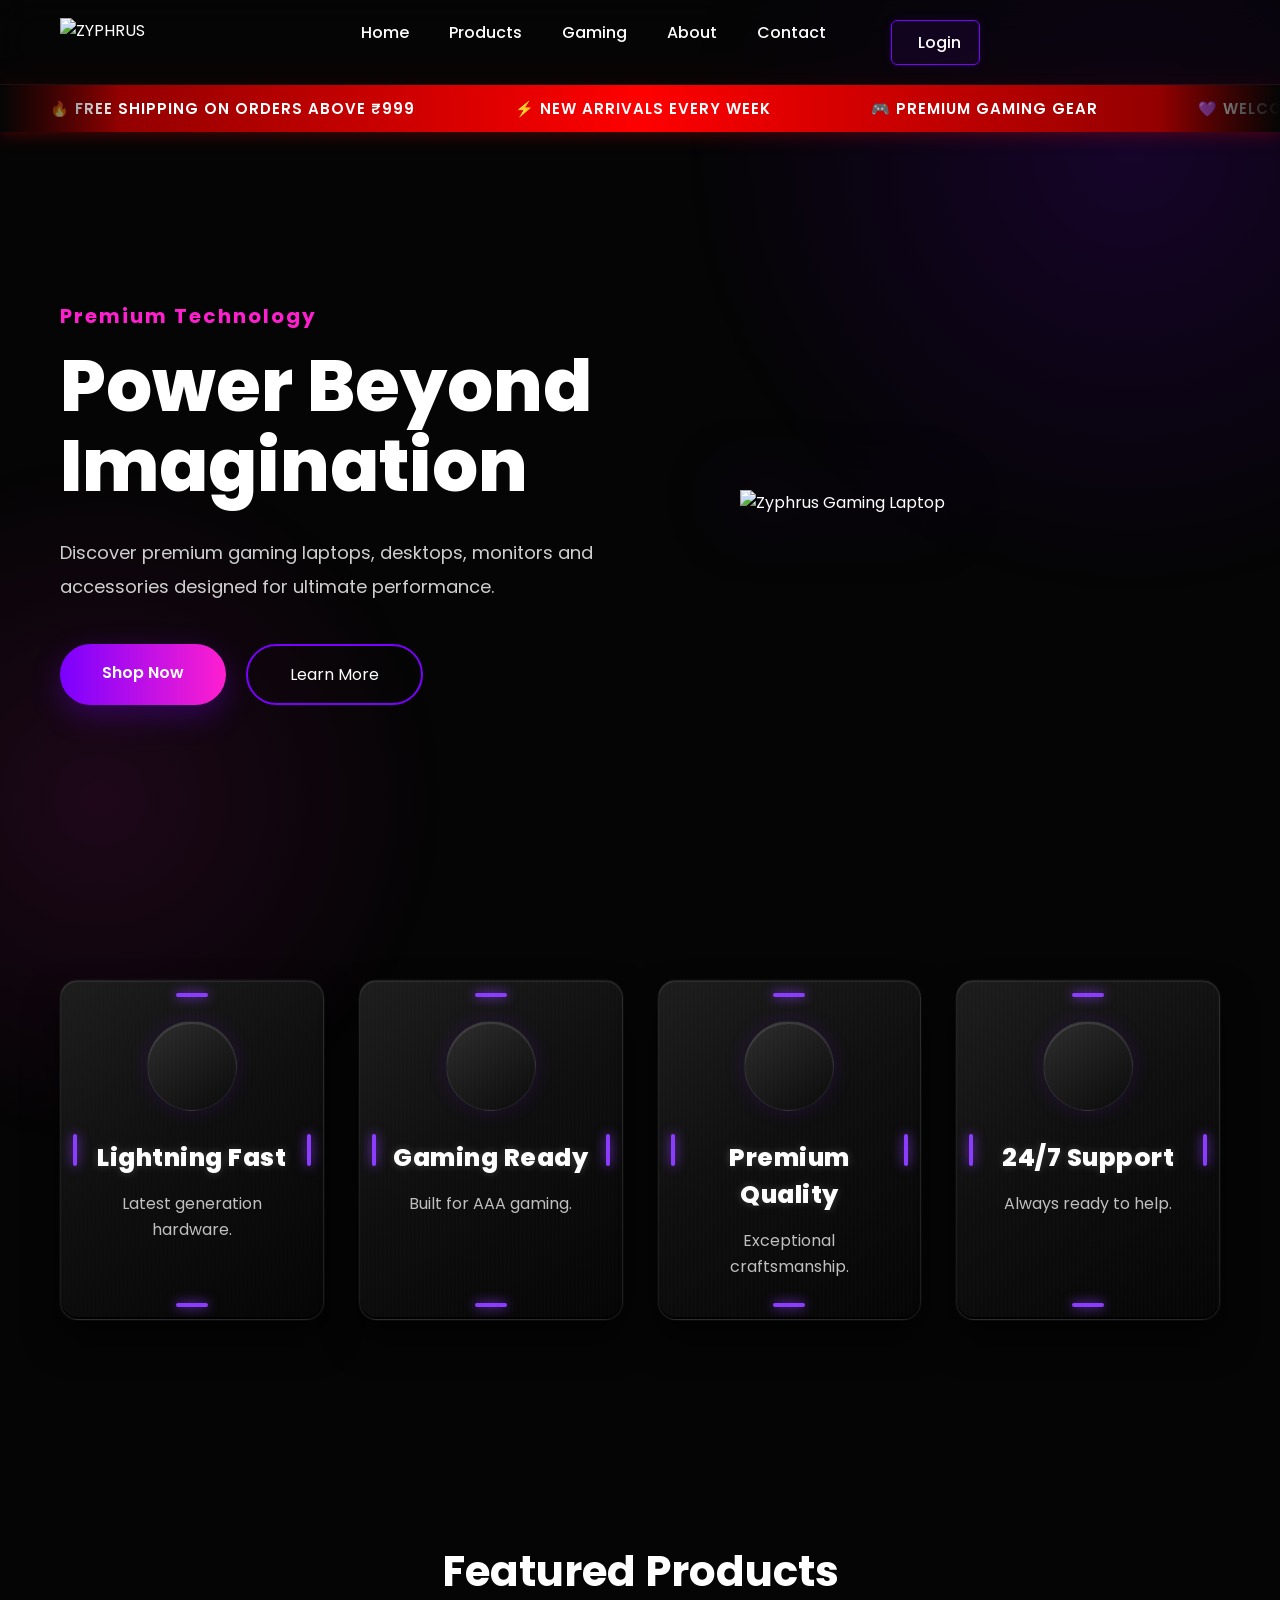
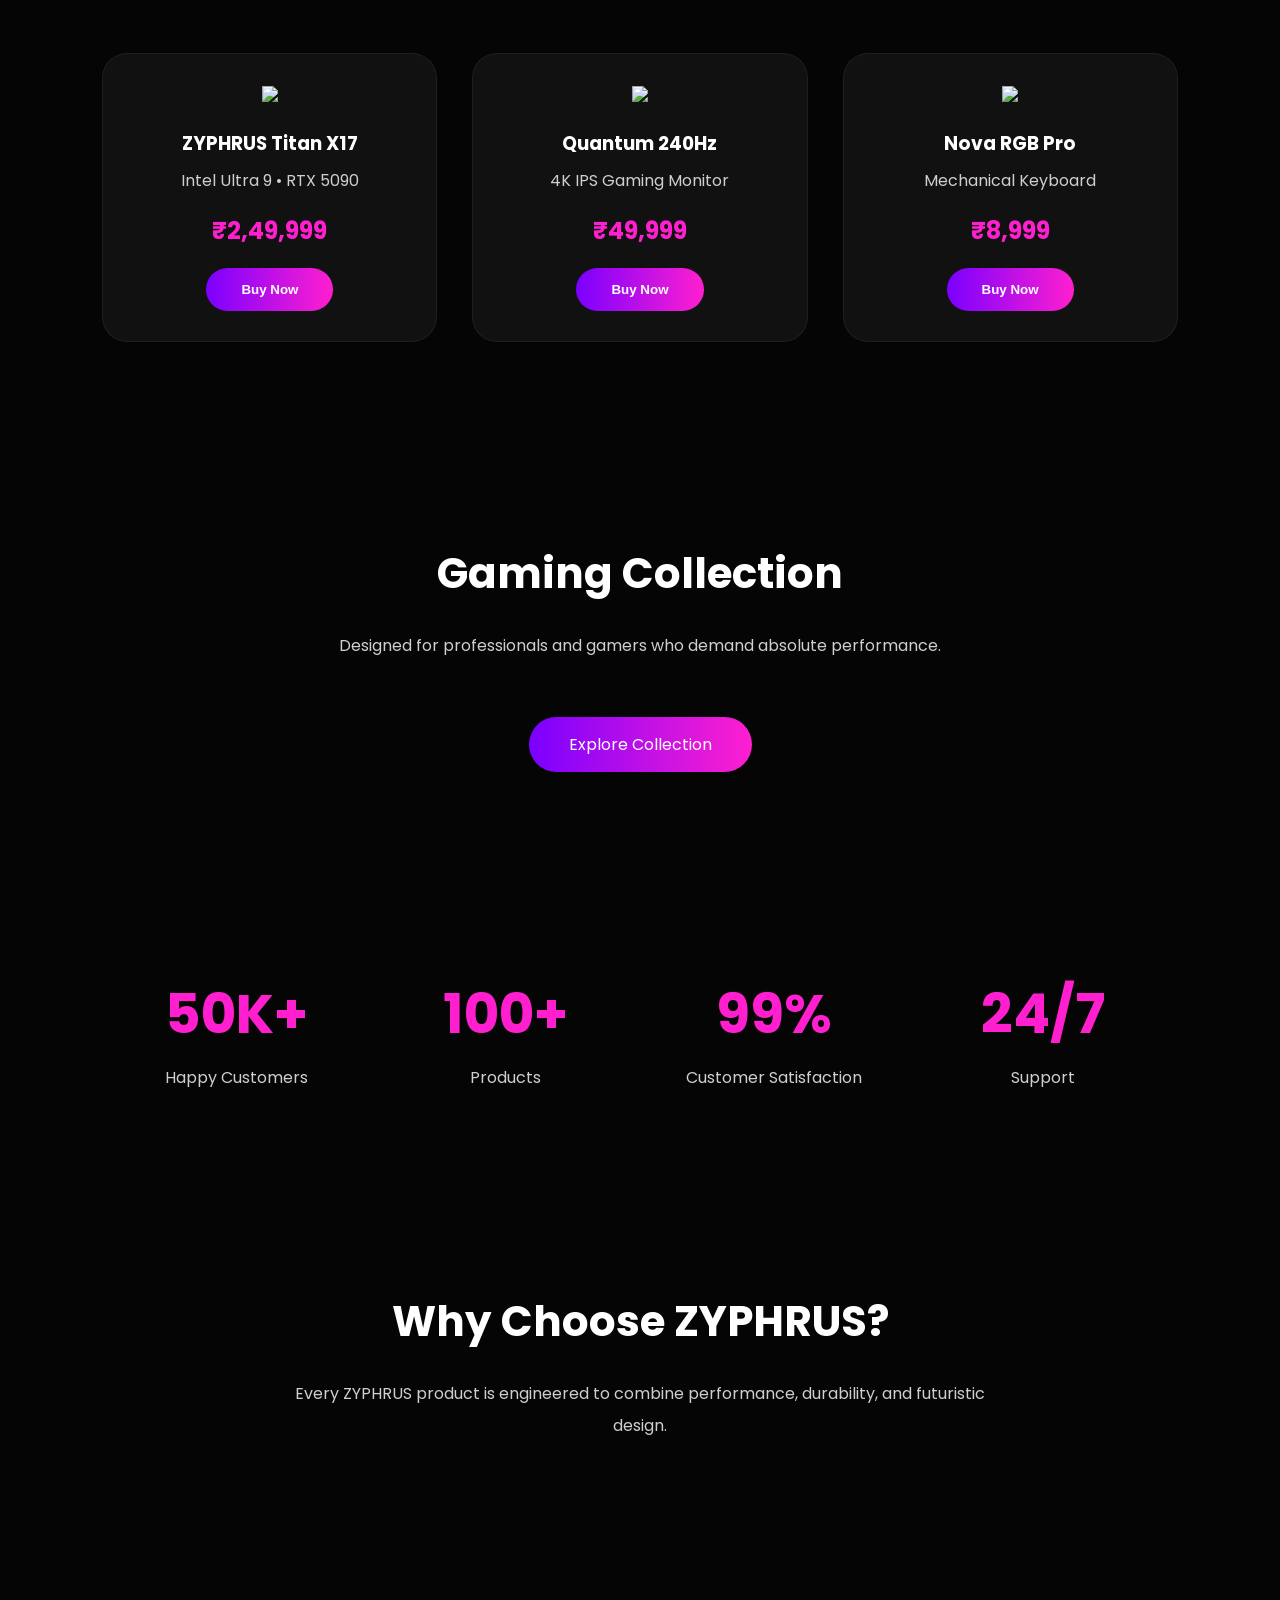
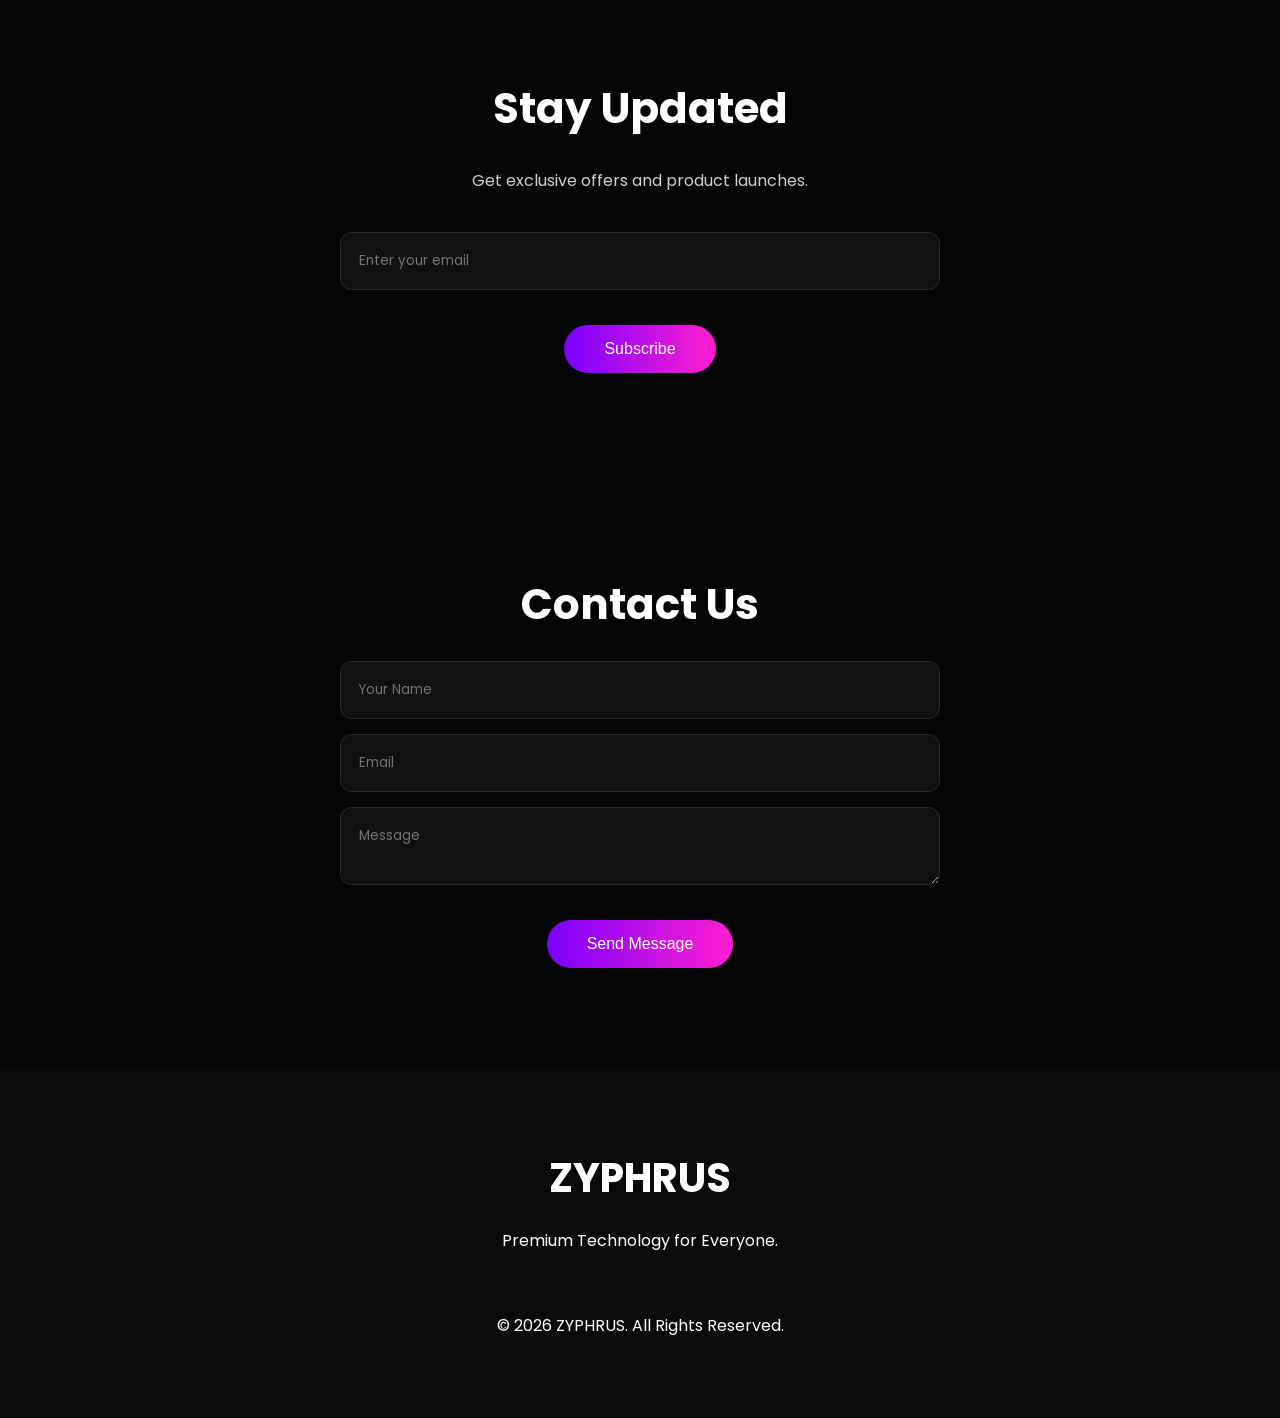
==== commit 65dd5b5c: "Refactor index.html for improved structure Reformatted HTML structure and removed duplicate announce" ====
--- a/index.html
+++ b/index.html
@@ -33,11 +33,6 @@
 <li><a href="#gaming">Gaming</a></li>
 <li><a href="#about">About</a></li>
 <li><a href="#contact">Contact</a></li>
-   
-    
-    
-    
-    
     <a href="login.html" class="login-link">
     <i class="fa-solid fa-user"></i>
     Login
